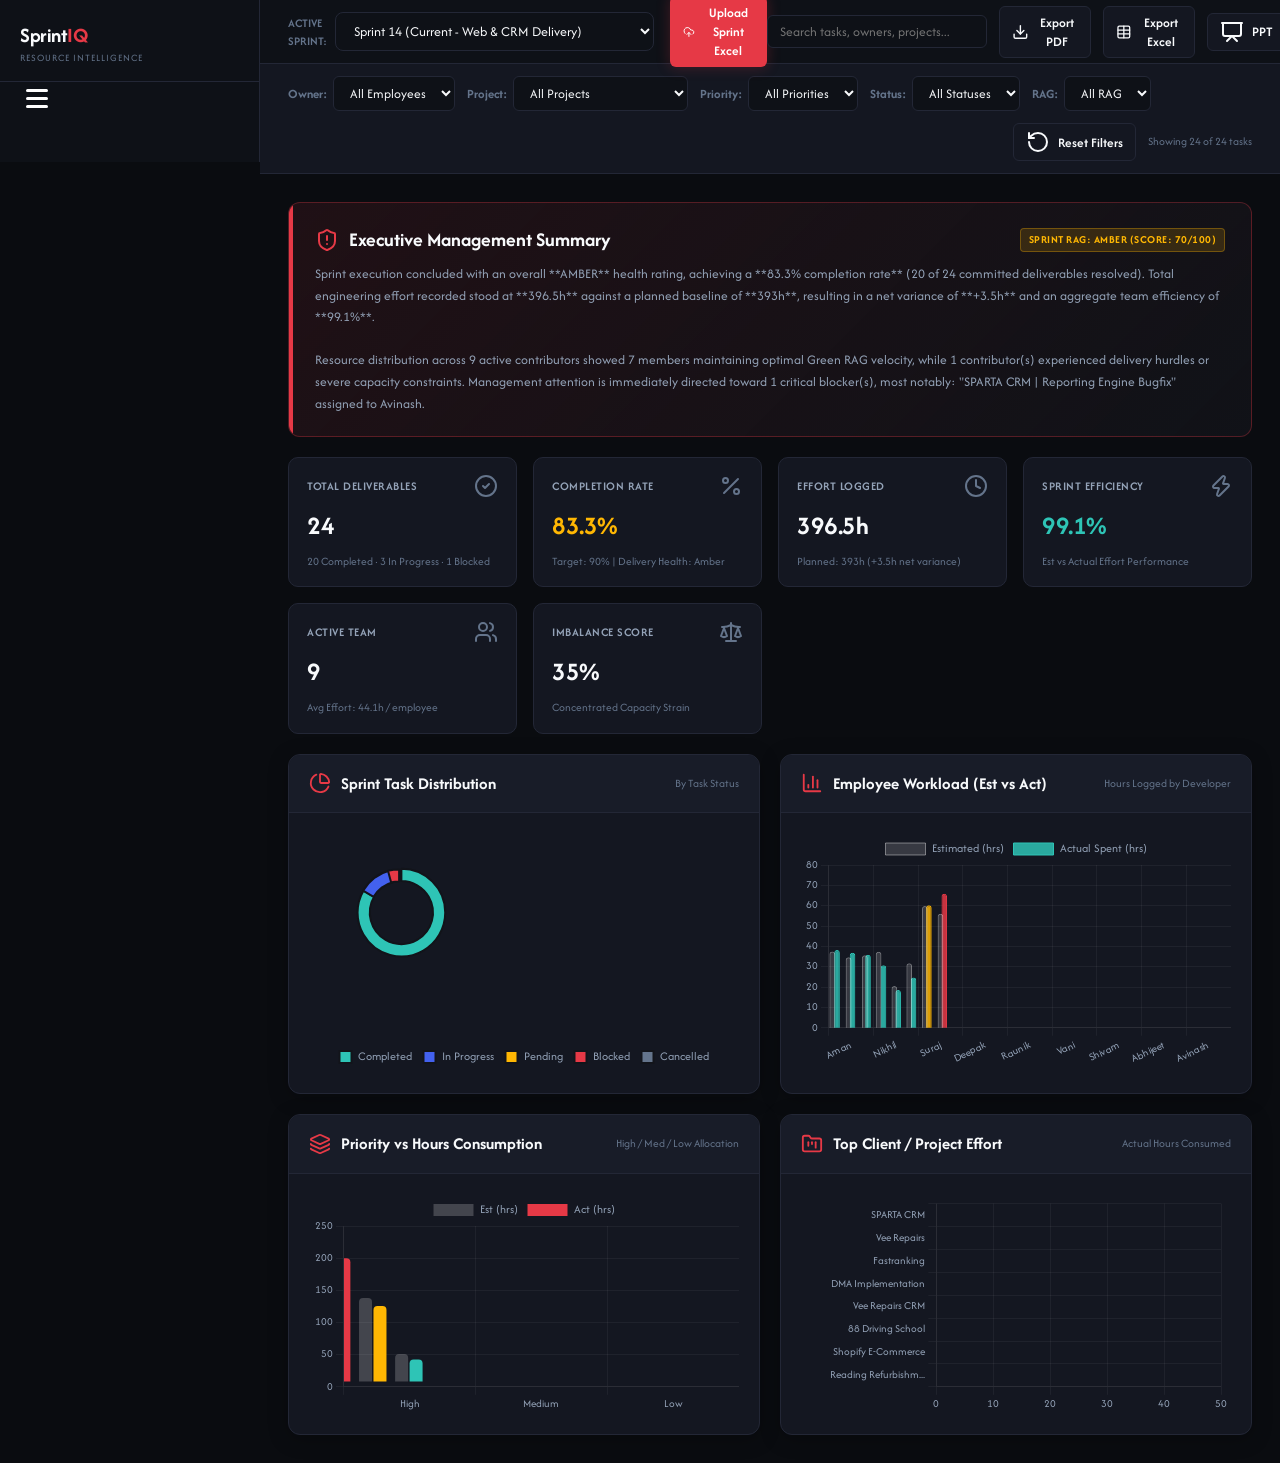
==== dashboard/index.html @ 14673f3e "Project setup" ====
<!DOCTYPE html>
<html lang="en">
<head>
  <meta charset="UTF-8">
  <meta name="viewport" content="width=device-width, initial-scale=1.0">
  <title>SprintIQ | Sprint Retrospective &amp; Resource Intelligence Platform</title>
  
  <!-- Google Fonts: Afacad -->
  <link rel="preconnect" href="https://fonts.googleapis.com">
  <link rel="preconnect" href="https://fonts.gstatic.com" crossorigin>
  <link href="https://fonts.googleapis.com/css2?family=Afacad:wght@400;500;600;700;800&display=swap" rel="stylesheet">
  
  <!-- Stylesheets -->
  <link rel="stylesheet" href="css/theme.css">
  
  <!-- Vendor Libraries -->
  <script src="vendor/xlsx.full.min.js"></script>
  <script src="vendor/chart.umd.min.js"></script>
  <script src="vendor/jspdf.umd.min.js"></script>
  <script src="vendor/pptxgen.bundle.js"></script>
  <script src="vendor/lucide.min.js"></script>
</head>
<body>

  <div class="app-container">
    
    <!-- LEFT SIDEBAR -->
    <aside id="app-sidebar" class="sidebar">
      <div class="sidebar-brand">
        <div>
          <div class="brand-title">Sprint<span>IQ</span></div>
          <div class="brand-subtitle">Resource Intelligence</div>
        </div>
      </div>

      <button class="sidebar-toggle" id="sidebar-toggle" aria-label="Toggle Navigation">
        <span class="bar"></span>
        <span class="bar"></span>
        <span class="bar"></span>
      </button>

      <nav class="sidebar-nav">
        <div class="nav-section-title">Navigation</div>
        
        <a class="nav-link active" data-view="view-overview">
          <i data-lucide="layout-dashboard"></i> Overview
        </a>
        <a class="nav-link" data-view="view-sprint-analysis">
          <i data-lucide="trending-up"></i> Sprint Analysis
        </a>
        <a class="nav-link" data-view="view-employee-rag">
          <i data-lucide="users"></i> Employee RAG
        </a>
        <a class="nav-link" data-view="view-workload">
          <i data-lucide="bar-chart-3"></i> Workload &amp; Capacity
        </a>
        <a class="nav-link" data-view="view-task-analysis">
          <i data-lucide="check-square"></i> Task Analysis
        </a>
        <a class="nav-link" data-view="view-projects">
          <i data-lucide="folder-kanban"></i> Projects / Clients
        </a>
        <a class="nav-link" data-view="view-risks">
          <i data-lucide="alert-triangle"></i> Risks &amp; Blockers
        </a>
        <a class="nav-link" data-view="view-retrospective">
          <i data-lucide="sparkles"></i> Retrospective
        </a>

        <div class="nav-section-title">Management</div>
        
        <a class="nav-link" data-view="view-comparison">
          <i data-lucide="git-compare"></i> Sprint Comparison
        </a>
        <a class="nav-link" data-view="view-reports">
          <i data-lucide="file-text"></i> Reports &amp; Exports
        </a>
        <a class="nav-link" data-view="view-settings">
          <i data-lucide="sliders-horizontal"></i> RAG Settings
        </a>
      </nav>

      <div class="sidebar-footer">
        <div class="sprint-badge-pill">
          <span id="sidebar-sprint-name">Sprint 14 (Active)</span>
          <div class="sprint-status-dot" id="sidebar-status-dot"></div>
        </div>
      </div>
    </aside>

    <!-- MAIN CONTENT -->
    <main class="main-content">
      
      <!-- TOP NAVBAR -->
      <header class="top-navbar">
        <div class="top-left-group">
          <div class="sprint-select-wrapper">
            <span style="font-size: 12px; color: var(--text-muted); font-weight: 600;">ACTIVE SPRINT:</span>
            <select id="active-sprint-select" class="select-control">
              <!-- Dynamically populated -->
            </select>
          </div>
          <button class="btn btn-primary btn-sm" id="btn-open-upload">
            <i data-lucide="upload-cloud"></i> Upload Sprint Excel
          </button>
        </div>

        <div class="top-right-group">
          <div style="position: relative;">
            <input type="text" id="global-search-input" class="filter-input" placeholder="Search tasks, owners, projects..." style="width: 220px;">
          </div>
          <button class="btn btn-secondary btn-sm" id="btn-quick-export-pdf">
            <i data-lucide="download"></i> Export PDF
          </button>
          <button class="btn btn-secondary btn-sm" id="btn-quick-export-excel">
            <i data-lucide="table"></i> Export Excel
          </button>
          <button class="btn btn-secondary btn-sm" id="btn-quick-export-pptx">
            <i data-lucide="presentation"></i> PPT
          </button>
        </div>
      </header>

      <!-- GLOBAL FILTER TOOLBAR -->
      <section class="filter-toolbar">
        <div class="filter-chip-group">
          <span class="filter-label">Owner:</span>
          <select id="filter-owner" class="filter-input">
            <option value="">All Employees</option>
          </select>
        </div>

        <div class="filter-chip-group">
          <span class="filter-label">Project:</span>
          <select id="filter-project" class="filter-input">
            <option value="">All Projects</option>
          </select>
        </div>

        <div class="filter-chip-group">
          <span class="filter-label">Priority:</span>
          <select id="filter-priority" class="filter-input">
            <option value="">All Priorities</option>
            <option value="High">High</option>
            <option value="Medium">Medium</option>
            <option value="Low">Low</option>
          </select>
        </div>

        <div class="filter-chip-group">
          <span class="filter-label">Status:</span>
          <select id="filter-status" class="filter-input">
            <option value="">All Statuses</option>
            <option value="Completed">Completed</option>
            <option value="In Progress">In Progress</option>
            <option value="Pending">Pending</option>
            <option value="Blocked">Blocked</option>
          </select>
        </div>

        <div class="filter-chip-group">
          <span class="filter-label">RAG:</span>
          <select id="filter-rag" class="filter-input">
            <option value="">All RAG</option>
            <option value="GREEN">GREEN</option>
            <option value="AMBER">AMBER</option>
            <option value="RED">RED</option>
          </select>
        </div>

        <button class="btn btn-secondary btn-sm" id="btn-reset-filters" style="margin-left: auto;">
          <i data-lucide="rotate-ccw"></i> Reset Filters
        </button>
        <span id="filtered-count-badge" style="font-size: 11.5px; color: var(--text-muted);">Showing 24 tasks</span>
      </section>

      <!-- PAGE BODY (VIEWS) -->
      <div class="page-body">

        <!-- ================= VIEW 1: OVERVIEW DASHBOARD ================= -->
        <div id="view-overview" class="view-panel">
          
          <!-- Executive Management Banner -->
          <div class="executive-banner">
            <div style="flex: 1;">
              <div style="display: flex; align-items: center; justify-content: space-between; margin-bottom: 8px;">
                <h2 style="font-size: 20px; font-weight: 800; display: flex; align-items: center; gap: 10px;">
                  <i data-lucide="shield-alert" style="color: var(--accent-red); width: 24px; height: 24px;"></i> Executive Management Summary
                </h2>
                <div id="overview-rag-badge" class="banner-badge badge-green">SPRINT RAG: GREEN (Score: 92)</div>
              </div>
              <p id="overview-executive-text" style="font-size: 13.5px; color: var(--text-secondary); line-height: 1.6; white-space: pre-line;">
                Loading executive intelligence summary...
              </p>
            </div>
          </div>

          <!-- Top KPI Cards Grid -->
          <div class="kpi-grid" style="margin-top: 20px;">
            <div class="kpi-card">
              <div class="kpi-header">
                <span class="kpi-label">Total Deliverables</span>
                <i data-lucide="check-circle-2" class="kpi-icon"></i>
              </div>
              <div class="kpi-value" id="kpi-total-tasks">24</div>
              <div class="kpi-subtext" id="kpi-tasks-breakdown">19 Completed · 3 In Progress · 1 Blocked</div>
            </div>

            <div class="kpi-card">
              <div class="kpi-header">
                <span class="kpi-label">Completion Rate</span>
                <i data-lucide="percent" class="kpi-icon"></i>
              </div>
              <div class="kpi-value" id="kpi-completion-pct" style="color: var(--rag-green);">79.2%</div>
              <div class="kpi-subtext" id="kpi-completion-target">Target: 90% | Delivery Health: Amber</div>
            </div>

            <div class="kpi-card">
              <div class="kpi-header">
                <span class="kpi-label">Effort Logged</span>
                <i data-lucide="clock" class="kpi-icon"></i>
              </div>
              <div class="kpi-value" id="kpi-actual-hours">388.5h</div>
              <div class="kpi-subtext" id="kpi-est-hours">Planned: 367.0h (+21.5h net variance)</div>
            </div>

            <div class="kpi-card">
              <div class="kpi-header">
                <span class="kpi-label">Sprint Efficiency</span>
                <i data-lucide="zap" class="kpi-icon"></i>
              </div>
              <div class="kpi-value" id="kpi-efficiency-pct" style="color: var(--rag-amber);">94.5%</div>
              <div class="kpi-subtext">Est vs Actual Effort Performance</div>
            </div>

            <div class="kpi-card">
              <div class="kpi-header">
                <span class="kpi-label">Active Team</span>
                <i data-lucide="users" class="kpi-icon"></i>
              </div>
              <div class="kpi-value" id="kpi-team-size">9</div>
              <div class="kpi-subtext" id="kpi-team-avg">Avg Effort: 43.2h / employee</div>
            </div>

            <div class="kpi-card">
              <div class="kpi-header">
                <span class="kpi-label">Imbalance Score</span>
                <i data-lucide="scale" class="kpi-icon"></i>
              </div>
              <div class="kpi-value" id="kpi-imbalance-score">22%</div>
              <div class="kpi-subtext" id="kpi-imbalance-subtext">Healthy Team Load Distribution</div>
            </div>
          </div>

          <!-- Charts Row 1: Status Donut & Workload Bar -->
          <div class="grid-2" style="margin-top: 20px;">
            <div class="card">
              <div class="card-header">
                <div class="card-title"><i data-lucide="pie-chart"></i> Sprint Task Distribution</div>
                <span style="font-size: 11.5px; color: var(--text-muted);">By Task Status</span>
              </div>
              <div class="card-body" style="height: 280px;">
                <canvas id="chart-overview-status"></canvas>
              </div>
            </div>

            <div class="card">
              <div class="card-header">
                <div class="card-title"><i data-lucide="bar-chart-3"></i> Employee Workload (Est vs Act)</div>
                <span style="font-size: 11.5px; color: var(--text-muted);">Hours Logged by Developer</span>
              </div>
              <div class="card-body" style="height: 280px;">
                <canvas id="chart-overview-workload"></canvas>
              </div>
            </div>
          </div>

          <!-- Charts Row 2: Priority Breakdown & Top Projects -->
          <div class="grid-2" style="margin-top: 20px;">
            <div class="card">
              <div class="card-header">
                <div class="card-title"><i data-lucide="layers"></i> Priority vs Hours Consumption</div>
                <span style="font-size: 11.5px; color: var(--text-muted);">High / Med / Low Allocation</span>
              </div>
              <div class="card-body" style="height: 260px;">
                <canvas id="chart-overview-priority"></canvas>
              </div>
            </div>

            <div class="card">
              <div class="card-header">
                <div class="card-title"><i data-lucide="folder-kanban"></i> Top Client / Project Effort</div>
                <span style="font-size: 11.5px; color: var(--text-muted);">Actual Hours Consumed</span>
              </div>
              <div class="card-body" style="height: 260px;">
                <canvas id="chart-overview-projects"></canvas>
              </div>
            </div>
          </div>

        </div>

        <!-- ================= VIEW 2: SPRINT ANALYSIS ================= -->
        <div id="view-sprint-analysis" class="view-panel" style="display: none;">
          <div class="card">
            <div class="card-header">
              <div class="card-title"><i data-lucide="trending-up"></i> Sprint Execution &amp; Estimation Accuracy Deep-Dive</div>
            </div>
            <div class="card-body">
              <p style="font-size: 13px; color: var(--text-secondary); margin-bottom: 16px;">
                Comprehensive evaluation of delivery velocity, story-point adherence, priority allocation, and variance dynamics.
              </p>
              
              <div class="grid-3">
                <div class="kpi-card">
                  <span class="kpi-label">High Priority Delivered</span>
                  <div class="kpi-value" id="analysis-high-delivered">8 / 10</div>
                  <div class="kpi-subtext">80.0% High Priority Success Rate</div>
                </div>
                <div class="kpi-card">
                  <span class="kpi-label">Overrun Tasks (&gt; 20%)</span>
                  <div class="kpi-value" id="analysis-overrun-count" style="color: var(--accent-red);">4</div>
                  <div class="kpi-subtext">Total Overrun Effort: +34.5h</div>
                </div>
                <div class="kpi-card">
                  <span class="kpi-label">On-Time Tasks</span>
                  <div class="kpi-value" id="analysis-ontime-count" style="color: var(--rag-green);">17</div>
                  <div class="kpi-subtext">Within Planned Estimate Target</div>
                </div>
              </div>

              <div style="margin-top: 24px;">
                <h3 style="font-size: 14px; font-weight: 700; margin-bottom: 12px; color: var(--text-primary);">Priority Breakdown Matrix</h3>
                <div class="data-table-wrapper">
                  <table class="data-table" id="priority-analysis-table">
                    <thead>
                      <tr>
                        <th>Priority</th>
                        <th>Tasks</th>
                        <th>Completed</th>
                        <th>Completion %</th>
                        <th>Est Hours</th>
                        <th>Act Hours</th>
                        <th>Variance (h)</th>
                        <th>Variance %</th>
                      </tr>
                    </thead>
                    <tbody></tbody>
                  </table>
                </div>
              </div>
            </div>
          </div>
        </div>

        <!-- ================= VIEW 3: EMPLOYEE RAG ================= -->
        <div id="view-employee-rag" class="view-panel" style="display: none;">
          
          <div style="display: flex; align-items: center; justify-content: space-between; margin-bottom: 16px;">
            <div>
              <h2 style="font-size: 18px; font-weight: 800; color: var(--text-primary);">Employee Performance &amp; RAG Intelligence</h2>
              <p style="font-size: 12.5px; color: var(--text-secondary);">
                Transparent multi-dimensional evaluation (Delivery, Effort, Priority, Workload, Risk) calibrated without unfair raw-hour bias.
              </p>
            </div>
            <div style="display: flex; gap: 8px;">
              <button class="btn btn-secondary btn-sm" id="btn-toggle-emp-view">
                <i data-lucide="layout-grid"></i> Toggle Cards / Table
              </button>
            </div>
          </div>

          <!-- Employee Cards Grid -->
          <div id="emp-cards-container" class="employee-card-grid"></div>

          <!-- Employee Full Matrix Table -->
          <div id="emp-table-container" class="card" style="margin-top: 20px; display: none;">
            <div class="card-header">
              <div class="card-title"><i data-lucide="table"></i> Detailed Employee RAG Matrix</div>
            </div>
            <div class="card-body data-table-wrapper">
              <table class="data-table" id="emp-matrix-table">
                <thead>
                  <tr>
                    <th>Employee</th>
                    <th>RAG</th>
                    <th>Score</th>
                    <th>Assigned</th>
                    <th>Done</th>
                    <th>Prog / Blk</th>
                    <th>Completion %</th>
                    <th>Est (h)</th>
                    <th>Act (h)</th>
                    <th>Var (h)</th>
                    <th>Eff %</th>
                    <th>Workload</th>
                    <th>Action</th>
                  </tr>
                </thead>
                <tbody></tbody>
              </table>
            </div>
          </div>

        </div>

        <!-- ================= VIEW 4: WORKLOAD & CAPACITY ================= -->
        <div id="view-workload" class="view-panel" style="display: none;">
          
          <div class="kpi-grid" style="margin-bottom: 20px;">
            <div class="kpi-card">
              <span class="kpi-label">Team Total Logged</span>
              <div class="kpi-value" id="wl-total-hours">388.5h</div>
              <div class="kpi-subtext">Aggregate Sprint Capacity</div>
            </div>
            <div class="kpi-card">
              <span class="kpi-label">Team Average Hours</span>
              <div class="kpi-value" id="wl-avg-hours">43.2h</div>
              <div class="kpi-subtext">Baseline per Developer</div>
            </div>
            <div class="kpi-card">
              <span class="kpi-label">Peak Workload</span>
              <div class="kpi-value" id="wl-max-hours" style="color: var(--accent-red);">72.5h</div>
              <div class="kpi-subtext" id="wl-max-owner">Max: Avinash</div>
            </div>
            <div class="kpi-card">
              <span class="kpi-label">Workload Imbalance</span>
              <div class="kpi-value" id="wl-imbalance-pct">22%</div>
              <div class="kpi-subtext">Std Dev / Mean Ratio</div>
            </div>
          </div>

          <div class="grid-3" style="margin-bottom: 20px;">
            <div class="card" style="border-left: 3px solid var(--rag-amber);">
              <div class="card-header">
                <div class="card-title" style="font-size: 13.5px;"><i data-lucide="trending-down"></i> Underloaded (&lt; 70% Avg)</div>
              </div>
              <div class="card-body" id="wl-underloaded-list" style="font-size: 13px; display: flex; flex-direction: column; gap: 8px;"></div>
            </div>

            <div class="card" style="border-left: 3px solid var(--rag-green);">
              <div class="card-header">
                <div class="card-title" style="font-size: 13.5px;"><i data-lucide="check"></i> Balanced (70% - 130%)</div>
              </div>
              <div class="card-body" id="wl-balanced-list" style="font-size: 13px; display: flex; flex-direction: column; gap: 8px;"></div>
            </div>

            <div class="card" style="border-left: 3px solid var(--accent-red);">
              <div class="card-header">
                <div class="card-title" style="font-size: 13.5px;"><i data-lucide="alert-circle"></i> Overloaded (&gt; 130% Avg)</div>
              </div>
              <div class="card-body" id="wl-overloaded-list" style="font-size: 13px; display: flex; flex-direction: column; gap: 8px;"></div>
            </div>
          </div>

          <div class="card">
            <div class="card-header">
              <div class="card-title"><i data-lucide="bar-chart-2"></i> Employee Capacity &amp; Hours Logged</div>
            </div>
            <div class="card-body" style="height: 320px;">
              <canvas id="chart-workload-detailed"></canvas>
            </div>
          </div>

        </div>

        <!-- ================= VIEW 5: TASK ANALYSIS ================= -->
        <div id="view-task-analysis" class="view-panel" style="display: none;">
          <div class="card">
            <div class="card-header">
              <div class="card-title"><i data-lucide="list-checks"></i> Complete Sprint Task &amp; Variance Register</div>
              <span id="task-table-count" style="font-size: 12px; color: var(--text-muted);">24 tasks</span>
            </div>
            <div class="card-body">
              <div class="data-table-wrapper">
                <table class="data-table" id="task-analysis-table">
                  <thead>
                    <tr>
                      <th>#</th>
                      <th>Task / Deliverable</th>
                      <th>Priority</th>
                      <th>Owner</th>
                      <th>Est (h)</th>
                      <th>Act (h)</th>
                      <th>Variance (h)</th>
                      <th>Variance %</th>
                      <th>Status</th>
                      <th>Risk State</th>
                    </tr>
                  </thead>
                  <tbody></tbody>
                </table>
              </div>
              <div class="pagination-bar" id="task-pagination-bar" style="display: none;">
                <span id="task-pagination-info" style="font-size: 13px; color: var(--text-secondary);">Page 1 of 3</span>
                <div style="display: flex; gap: 8px;">
                  <button class="btn btn-secondary btn-sm" id="btn-task-prev" disabled>
                    <i data-lucide="chevron-left"></i> Previous
                  </button>
                  <button class="btn btn-secondary btn-sm" id="btn-task-next" disabled>
                    Next <i data-lucide="chevron-right"></i>
                  </button>
                </div>
              </div>
            </div>
          </div>
        </div>

        <!-- ================= VIEW 6: PROJECTS / CLIENTS ================= -->
        <div id="view-projects" class="view-panel" style="display: none;">
          <div class="card">
            <div class="card-header">
              <div class="card-title"><i data-lucide="folder-kanban"></i> Client Accounts &amp; Project Resource Consumption</div>
            </div>
            <div class="card-body data-table-wrapper">
              <table class="data-table" id="projects-table">
                <thead>
                  <tr>
                    <th>Project / Client Name</th>
                    <th>Tasks</th>
                    <th>Done</th>
                    <th>Completion %</th>
                    <th>Est (h)</th>
                    <th>Act (h)</th>
                    <th>Variance (h)</th>
                    <th>RAG</th>
                    <th>Assigned Team</th>
                  </tr>
                </thead>
                <tbody></tbody>
              </table>
            </div>
            <div class="pagination-bar" id="project-pagination-bar" style="display: none;">
              <span id="project-pagination-info" style="font-size: 13px; color: var(--text-secondary);">Page 1 of 1</span>
              <div style="display: flex; gap: 8px;">
                <button class="btn btn-secondary btn-sm" id="btn-project-prev" disabled>
                  <i data-lucide="chevron-left"></i> Previous
                </button>
                <button class="btn btn-secondary btn-sm" id="btn-project-next" disabled>
                  Next <i data-lucide="chevron-right"></i>
                </button>
              </div>
            </div>
          </div>
        </div>

        <!-- ================= VIEW 7: RISKS & BLOCKERS ================= -->
        <div id="view-risks" class="view-panel" style="display: none;">
          <div class="card">
            <div class="card-header">
              <div class="card-title"><i data-lucide="shield-alert"></i> Sprint Risk Register &amp; Active Blockers</div>
            </div>
            <div class="card-body data-table-wrapper">
              <table class="data-table" id="risks-table">
                <thead>
                  <tr>
                    <th>Risk ID</th>
                    <th>Type</th>
                    <th>Task / Resource</th>
                    <th>Owner</th>
                    <th>Priority</th>
                    <th>Impact</th>
                    <th>Severity</th>
                    <th>RAG</th>
                    <th>Recommended Mitigation Action</th>
                  </tr>
                </thead>
                <tbody></tbody>
              </table>
            </div>
          </div>
        </div>

        <!-- ================= VIEW 8: RETROSPECTIVE ================= -->
        <div id="view-retrospective" class="view-panel" style="display: none;">
          <div class="card">
            <div class="card-header">
              <div class="card-title"><i data-lucide="sparkles"></i> AI-Generated Sprint Retrospective</div>
              <div style="display: flex; gap: 8px;">
                <button class="btn btn-secondary btn-sm" id="btn-copy-retro">
                  <i data-lucide="copy"></i> Copy Retrospective
                </button>
              </div>
            </div>
            <div class="card-body" style="display: flex; flex-direction: column; gap: 20px;">
              
              <!-- Section 1: Executive Summary -->
              <div class="retro-box">
                <h3 style="font-size: 15px; font-weight: 700; color: var(--text-primary); display: flex; align-items: center; gap: 8px;">
                  <i data-lucide="file-text" style="color: var(--accent-red);"></i> 1. Executive Summary
                </h3>
                <p id="retro-summary-text" style="font-size: 13.5px; color: var(--text-secondary); line-height: 1.6; white-space: pre-line;"></p>
              </div>

              <!-- Section 2: What Went Well & What Didn't -->
              <div class="grid-2">
                <div class="retro-box" style="border-top: 3px solid var(--rag-green);">
                  <h3 style="font-size: 14.5px; font-weight: 700; color: var(--rag-green); display: flex; align-items: center; gap: 8px;">
                    <i data-lucide="thumbs-up"></i> What Went Well
                  </h3>
                  <ul class="retro-list" id="retro-went-well-list"></ul>
                </div>

                <div class="retro-box" style="border-top: 3px solid var(--accent-red);">
                  <h3 style="font-size: 14.5px; font-weight: 700; color: var(--accent-red); display: flex; align-items: center; gap: 8px;">
                    <i data-lucide="thumbs-down"></i> What Did Not Go Well &amp; Bottlenecks
                  </h3>
                  <ul class="retro-list" id="retro-not-well-list"></ul>
                </div>
              </div>

              <!-- Section 3: Key Achievements & Recommendations -->
              <div class="grid-2">
                <div class="retro-box">
                  <h3 style="font-size: 14.5px; font-weight: 700; color: var(--text-primary); display: flex; align-items: center; gap: 8px;">
                    <i data-lucide="award" style="color: var(--rag-amber);"></i> Key Sprint Achievements
                  </h3>
                  <ul class="retro-list" id="retro-achievements-list"></ul>
                </div>

                <div class="retro-box">
                  <h3 style="font-size: 14.5px; font-weight: 700; color: var(--text-primary); display: flex; align-items: center; gap: 8px;">
                    <i data-lucide="lightbulb" style="color: var(--accent-red);"></i> Recommended Process Improvements
                  </h3>
                  <ul class="retro-list" id="retro-recommendations-list"></ul>
                </div>
              </div>

              <!-- Section 4: Next Sprint Action Items -->
              <div class="retro-box">
                <h3 style="font-size: 15px; font-weight: 700; color: var(--text-primary); display: flex; align-items: center; gap: 8px;">
                  <i data-lucide="list-todo" style="color: var(--accent-red);"></i> Next Sprint Action Items
                </h3>
                <div class="data-table-wrapper" style="margin-top: 10px;">
                  <table class="data-table" id="retro-actions-table">
                    <thead>
                      <tr>
                        <th>Action Item</th>
                        <th>Owner</th>
                        <th>Priority</th>
                        <th>Expected Outcome</th>
                      </tr>
                    </thead>
                    <tbody></tbody>
                  </table>
                </div>
              </div>

            </div>
          </div>
        </div>

        <!-- ================= VIEW 9: SPRINT COMPARISON ================= -->
        <div id="view-comparison" class="view-panel" style="display: none;">
          <div class="card">
            <div class="card-header">
              <div class="card-title"><i data-lucide="git-compare"></i> Sprint-over-Sprint Trend &amp; Performance Comparison</div>
            </div>
            <div class="card-body">
              <p style="font-size: 13px; color: var(--text-secondary); margin-bottom: 20px;">
                Evaluate multi-sprint progress across completion velocity, hours spent, and team efficiency trends.
              </p>

              <div style="height: 320px; margin-bottom: 24px;">
                <canvas id="chart-sprint-trend"></canvas>
              </div>

              <div class="data-table-wrapper">
                <table class="data-table" id="comparison-matrix-table">
                  <thead>
                    <tr>
                      <th>Sprint</th>
                      <th>Dates</th>
                      <th>Status</th>
                      <th>RAG</th>
                      <th>Tasks</th>
                      <th>Completion %</th>
                      <th>Est (h)</th>
                      <th>Act (h)</th>
                      <th>Variance</th>
                      <th>Efficiency %</th>
                    </tr>
                  </thead>
                  <tbody></tbody>
                </table>
              </div>
            </div>
          </div>
        </div>

        <!-- ================= VIEW 10: REPORTS & EXPORTS ================= -->
        <div id="view-reports" class="view-panel" style="display: none;">
          <div class="grid-2">
            
            <!-- Report Settings & Metadata -->
            <div class="card">
              <div class="card-header">
                <div class="card-title"><i data-lucide="settings-2"></i> Report Customizer &amp; Metadata</div>
              </div>
              <div class="card-body" style="display: flex; flex-direction: column; gap: 14px;">
                <div>
                  <label class="filter-label" style="display: block; margin-bottom: 4px;">Company / Organization Name</label>
                  <input type="text" id="report-meta-company" class="filter-input" style="width: 100%;" value="Software &amp; Web Development PMO">
                </div>
                <div>
                  <label class="filter-label" style="display: block; margin-bottom: 4px;">Department</label>
                  <input type="text" id="report-meta-dept" class="filter-input" style="width: 100%;" value="Digital Delivery &amp; Engineering">
                </div>
                <div>
                  <label class="filter-label" style="display: block; margin-bottom: 4px;">Prepared By</label>
                  <input type="text" id="report-meta-author" class="filter-input" style="width: 100%;" value="Lead Project Manager">
                </div>
                <div>
                  <label class="filter-label" style="display: block; margin-bottom: 4px;">Report Title</label>
                  <input type="text" id="report-meta-title" class="filter-input" style="width: 100%;" value="Executive Sprint Retrospective &amp; RAG Report">
                </div>

                <div style="margin-top: 10px; display: flex; flex-direction: column; gap: 10px;">
                  <button class="btn btn-primary" id="btn-generate-pdf-full">
                    <i data-lucide="file-down"></i> Download Management PDF Report
                  </button>
                  <button class="btn btn-secondary" id="btn-generate-excel-full">
                    <i data-lucide="table"></i> Download Multi-Sheet Excel (.xlsx)
                  </button>
                  <button class="btn btn-secondary" id="btn-generate-pptx-full">
                    <i data-lucide="presentation"></i> Download PowerPoint Presentation (.pptx)
                  </button>
                </div>
              </div>
            </div>

            <!-- Report Live Preview Summary -->
            <div class="card">
              <div class="card-header">
                <div class="card-title"><i data-lucide="eye"></i> Report Structure Preview</div>
              </div>
              <div class="card-body" style="font-size: 13px; color: var(--text-secondary); display: flex; flex-direction: column; gap: 10px;">
                <div style="padding: 10px; background: var(--bg-input); border-radius: 6px;">
                  <strong>Included Sections:</strong>
                  <ul style="margin-top: 6px; padding-left: 20px; line-height: 1.6;">
                    <li>1. Executive Management Summary &amp; Health Gauge</li>
                    <li>2. Sprint Key Performance Indicators (KPIs)</li>
                    <li>3. Employee-Wise RAG &amp; Performance Scores</li>
                    <li>4. Workload Imbalance &amp; Capacity Distribution</li>
                    <li>5. Client &amp; Project Resource Consumption</li>
                    <li>6. Sprint Risk Register &amp; High-Priority Blocker Triage</li>
                    <li>7. Retrospective: What Went Well &amp; What Did Not</li>
                    <li>8. Action Items &amp; Next Sprint Recommendations</li>
                  </ul>
                </div>
              </div>
            </div>

          </div>
        </div>

        <!-- ================= VIEW 11: SETTINGS ================= -->
        <div id="view-settings" class="view-panel" style="display: none;">
          <div class="card">
            <div class="card-header">
              <div class="card-title"><i data-lucide="sliders"></i> RAG &amp; Workload Threshold Configuration</div>
              <button class="btn btn-secondary btn-sm" id="btn-reset-settings">
                <i data-lucide="rotate-ccw"></i> Reset Defaults
              </button>
            </div>
            <div class="card-body" style="display: flex; flex-direction: column; gap: 20px;">
              
              <!-- Scoring Weights -->
              <div>
                <h3 style="font-size: 14px; font-weight: 700; color: var(--text-primary); margin-bottom: 10px;">
                  Employee Scoring Dimension Weights (Must Sum to 100%)
                </h3>
                <div class="grid-3">
                  <div>
                    <label class="filter-label">Delivery Weight (%)</label>
                    <input type="number" id="weight-delivery" class="filter-input" style="width: 100%;" value="30">
                  </div>
                  <div>
                    <label class="filter-label">Effort / Variance Weight (%)</label>
                    <input type="number" id="weight-effort" class="filter-input" style="width: 100%;" value="25">
                  </div>
                  <div>
                    <label class="filter-label">Priority Weight (%)</label>
                    <input type="number" id="weight-priority" class="filter-input" style="width: 100%;" value="20">
                  </div>
                  <div>
                    <label class="filter-label">Workload Balance Weight (%)</label>
                    <input type="number" id="weight-workload" class="filter-input" style="width: 100%;" value="15">
                  </div>
                  <div>
                    <label class="filter-label">Risk Deduction Weight (%)</label>
                    <input type="number" id="weight-risk" class="filter-input" style="width: 100%;" value="10">
                  </div>
                </div>
              </div>

              <!-- RAG Score Thresholds -->
              <div style="border-top: 1px solid var(--border-subtle); padding-top: 16px;">
                <h3 style="font-size: 14px; font-weight: 700; color: var(--text-primary); margin-bottom: 10px;">
                  RAG Classification Thresholds (Score 0 - 100)
                </h3>
                <div class="grid-2">
                  <div>
                    <label class="filter-label">Green Minimum Score</label>
                    <input type="number" id="rag-green-min" class="filter-input" style="width: 100%;" value="85">
                  </div>
                  <div>
                    <label class="filter-label">Amber Minimum Score</label>
                    <input type="number" id="rag-amber-min" class="filter-input" style="width: 100%;" value="65">
                  </div>
                </div>
              </div>

              <div style="display: flex; justify-content: flex-end;">
                <button class="btn btn-primary" id="btn-save-settings">
                  <i data-lucide="save"></i> Save Configuration
                </button>
              </div>

            </div>
          </div>
        </div>

      </div>
    </main>
  </div>

  <!-- ================= UPLOAD SPRINT MODAL ================= -->
  <div class="modal-overlay" id="modal-upload">
    <div class="modal-box" style="max-width: 750px;">
      <div class="modal-header">
        <div class="modal-title" style="display: flex; align-items: center; gap: 8px;">
          <i data-lucide="upload-cloud" style="color: var(--accent-red);"></i> Import Sprint Excel / CSV
        </div>
        <button class="modal-close" id="modal-upload-close">&times;</button>
      </div>
      <div class="modal-body">
        
        <!-- Dropzone -->
        <div class="dropzone" id="upload-dropzone">
          <i data-lucide="file-spreadsheet" class="dropzone-icon"></i>
          <div>
            <strong style="font-size: 15px; color: var(--text-primary);">Drag &amp; Drop Sprint File (.xlsx, .xls, .csv)</strong>
            <p style="font-size: 12.5px; color: var(--text-muted); margin-top: 4px;">or click to browse from your computer</p>
          </div>
          <input type="file" id="upload-file-input" accept=".xlsx,.xls,.csv" style="display: none;">
        </div>

        <!-- Detected Mapping & Configuration (Hidden until file selected) -->
        <div id="upload-mapping-section" style="display: none; flex-direction: column; gap: 14px;">
          <div style="display: flex; align-items: center; justify-content: space-between;">
            <strong style="font-size: 13.5px; color: var(--text-primary);">Column Auto-Mapping &amp; Verification</strong>
            <span id="upload-file-name" style="font-size: 12px; color: var(--text-muted);">file.xlsx</span>
          </div>

          <div class="grid-3" style="gap: 10px;">
            <div>
              <label class="filter-label">Task / Item Name *</label>
              <select id="map-col-item" class="select-control" style="width: 100%;"></select>
            </div>
            <div>
              <label class="filter-label">Owner / Assignee *</label>
              <select id="map-col-owner" class="select-control" style="width: 100%;"></select>
            </div>
            <div>
              <label class="filter-label">Priority</label>
              <select id="map-col-priority" class="select-control" style="width: 100%;"></select>
            </div>
            <div>
              <label class="filter-label">Estimated Hours (hrs)</label>
              <select id="map-col-est" class="select-control" style="width: 100%;"></select>
            </div>
            <div>
              <label class="filter-label">Actual Hours (hrs)</label>
              <select id="map-col-act" class="select-control" style="width: 100%;"></select>
            </div>
            <div>
              <label class="filter-label">Status</label>
              <select id="map-col-status" class="select-control" style="width: 100%;"></select>
            </div>
          </div>

          <!-- Validation Feedback Box -->
          <div id="upload-validation-box" style="padding: 12px 14px; background: var(--bg-input); border-radius: 8px; font-size: 12.5px; color: var(--text-secondary);">
            Checking data integrity...
          </div>
        </div>

      </div>
      <div class="modal-footer">
        <button class="btn btn-secondary" id="modal-upload-cancel">Cancel</button>
        <button class="btn btn-primary" id="modal-upload-confirm" disabled>
          <i data-lucide="check"></i> Confirm &amp; Analyze Sprint
        </button>
      </div>
    </div>
  </div>

  <!-- ================= EMPLOYEE DRILL-DOWN MODAL ================= -->
  <div class="modal-overlay" id="modal-employee-detail">
    <div class="modal-box" style="max-width: 850px;">
      <div class="modal-header">
        <div class="modal-title" id="modal-emp-name" style="display: flex; align-items: center; gap: 10px;">
          Employee Intelligence Detail
        </div>
        <button class="modal-close" id="modal-emp-close">&times;</button>
      </div>
      <div class="modal-body">
        
        <!-- Employee Top Header -->
        <div style="display: flex; align-items: center; justify-content: space-between; background: var(--bg-card-header); padding: 16px; border-radius: 10px; border: 1px solid var(--border-subtle);">
          <div>
            <div id="modal-emp-rag-pill" class="banner-badge badge-green">GREEN (Score: 92)</div>
            <div id="modal-emp-workload-tag" style="font-size: 12px; color: var(--text-muted); margin-top: 6px;">Balanced Workload · 43.2h Logged</div>
          </div>
          <div style="display: flex; gap: 20px; text-align: right;">
            <div>
              <div style="font-size: 11px; color: var(--text-muted);">TASKS</div>
              <div id="modal-emp-tasks-stat" style="font-size: 18px; font-weight: 800;">6 / 6</div>
            </div>
            <div>
              <div style="font-size: 11px; color: var(--text-muted);">EFFICIENCY</div>
              <div id="modal-emp-eff-stat" style="font-size: 18px; font-weight: 800; color: var(--rag-green);">108%</div>
            </div>
            <div>
              <div style="font-size: 11px; color: var(--text-muted);">VARIANCE</div>
              <div id="modal-emp-var-stat" style="font-size: 18px; font-weight: 800;">-3.5h</div>
            </div>
          </div>
        </div>

        <!-- AI Observations -->
        <div class="retro-box">
          <strong style="font-size: 13.5px; color: var(--text-primary); display: flex; align-items: center; gap: 6px;">
            <i data-lucide="sparkles" style="color: var(--accent-red);"></i> AI Management Observation
          </strong>
          <p id="modal-emp-observation" style="font-size: 13px; color: var(--text-secondary); line-height: 1.5;"></p>
          <div style="font-size: 12.5px; color: var(--rag-green); margin-top: 4px;">
            <strong>Recommended Action:</strong> <span id="modal-emp-recommendation" style="color: var(--text-secondary);"></span>
          </div>
        </div>

        <!-- Employee Tasks Chart -->
        <div style="height: 220px;">
          <canvas id="chart-employee-tasks"></canvas>
        </div>

        <!-- Assigned Tasks Table -->
        <div>
          <h4 style="font-size: 13.5px; font-weight: 700; margin-bottom: 8px;">Assigned Sprint Tasks</h4>
          <div class="data-table-wrapper">
            <table class="data-table" id="modal-emp-tasks-table">
              <thead>
                <tr>
                  <th>Task</th>
                  <th>Priority</th>
                  <th>Est (h)</th>
                  <th>Act (h)</th>
                  <th>Variance</th>
                  <th>Status</th>
                </tr>
              </thead>
              <tbody></tbody>
            </table>
          </div>
        </div>

      </div>
      <div class="modal-footer">
        <button class="btn btn-secondary" id="modal-emp-close-btn">Close</button>
      </div>
    </div>
  </div>

  <!-- Toast Container -->
  <div class="toast-container" id="toast-container"></div>

  <!-- Application Logic Scripts -->
  <script src="js/config.js"></script>
  <script src="js/sample_data.js"></script>
  <script src="js/parser.js"></script>
  <script src="js/analytics.js"></script>
  <script src="js/charts.js"></script>
  <script src="js/exports.js"></script>
  <script src="js/app.js"></script>

</body>
</html>
---- dashboard/css/theme.css ----
/**
 * SprintIQ - Enterprise Red + Black + Dark Graphite Theme
 */

:root {
  --bg-main: #0a0c10;
  --bg-sidebar: #0e1117;
  --bg-card: #141721;
  --bg-card-hover: #1b202e;
  --bg-card-header: #181c28;
  --bg-input: #0e1117;
  
  --border-subtle: #232736;
  --border-highlight: #343a4e;
  
  --text-primary: #f8fafc;
  --text-secondary: #94a3b8;
  --text-muted: #64748b;
  
  --accent-red: #e63946;
  --accent-red-hover: #ff4d6d;
  --accent-red-glow: rgba(230, 57, 70, 0.25);
  --accent-red-bg: rgba(230, 57, 70, 0.12);
  
  --rag-green: #2ec4b6;
  --rag-green-bg: rgba(46, 196, 182, 0.15);
  --rag-amber: #ffb703;
  --rag-amber-bg: rgba(255, 183, 3, 0.15);
  --rag-red: #e63946;
  --rag-red-bg: rgba(230, 57, 70, 0.15);
  
  --font-main: 'Afacad', system-ui, -apple-system, BlinkMacSystemFont, 'Segoe UI', Roboto, sans-serif;
}

* {
  box-sizing: border-box;
  margin: 0;
  padding: 0;
}

body {
  background-color: var(--bg-main);
  color: var(--text-primary);
  font-family: var(--font-main);
  line-height: 1.5;
  -webkit-font-smoothing: antialiased;
  min-height: 100vh;
  display: flex;
  flex-direction: column;
  overflow-x: hidden;
}

/* Force Afacad on all native form controls which don't always inherit */
button, input, select, textarea,
.btn, .select-control, .filter-input, .filter-label, .nav-link, .nav-section-title {
  font-family: var(--font-main);
}

/* Scrollbar */
::-webkit-scrollbar {
  width: 7px;
  height: 7px;
}
::-webkit-scrollbar-track {
  background: var(--bg-main);
}
::-webkit-scrollbar-thumb {
  background: var(--border-highlight);
  border-radius: 4px;
}
::-webkit-scrollbar-thumb:hover {
  background: var(--accent-red);
}

/* Layout Containers */
.app-container {
  display: flex;
  min-height: 100vh;
  width: 100%;
}

.sidebar {
  position: fixed;
  top: 0;
  left: 0;
  width: 260px;
  height: auto;
  min-height: 140px;
  max-height: 100vh;
  background-color: var(--bg-sidebar);
  border-right: 1px solid var(--border-subtle);
  display: flex;
  flex-direction: column;
  z-index: 100;
  overflow: hidden;
}

.sidebar-toggle {
  position: relative;
  align-self: flex-start;
  margin: 0 20px 16px;
  width: 34px;
  height: 34px;
  display: flex;
  flex-direction: column;
  justify-content: center;
  align-items: center;
  gap: 5px;
  background: transparent;
  border: none;
  cursor: pointer;
  outline: none;
  padding: 0;
}

.sidebar-toggle .bar {
  display: block;
  width: 22px;
  height: 3px;
  background: #ffffff;
  border-radius: 2px;
  transition: transform 0.35s ease, opacity 0.25s ease;
  transform-origin: center;
}

.sidebar.open .sidebar-toggle .bar:nth-child(1) {
  transform: translateY(8px) rotate(45deg);
}

.sidebar.open .sidebar-toggle .bar:nth-child(2) {
  opacity: 0;
}

.sidebar.open .sidebar-toggle .bar:nth-child(3) {
  transform: translateY(-8px) rotate(-45deg);
}

.sidebar-brand {
  padding: 20px 20px 16px;
  display: flex;
  align-items: center;
  gap: 12px;
  border-bottom: 1px solid var(--border-subtle);
}

.brand-icon {
  width: 42px;
  height: 42px;
  background: transparent;
  display: flex;
  align-items: center;
  justify-content: center;
  color: #fff;
}

.brand-icon img,
.brand-icon svg {
  width: 100%;
  height: 100%;
  display: block;
}

.brand-title {
  font-size: 21px;
  font-weight: 800;
  letter-spacing: -0.5px;
  color: var(--text-primary);
}

.brand-title span {
  color: var(--accent-red);
}

.brand-subtitle {
  font-size: 10px;
  text-transform: uppercase;
  letter-spacing: 1px;
  color: var(--text-muted);
  margin-top: -2px;
}

.sidebar-nav {
  flex: 1 1 auto;
  display: flex;
  flex-direction: column;
  gap: 4px;
  padding: 12px 12px 18px;
  overflow-y: auto;
  max-height: 0;
  opacity: 0;
  pointer-events: none;
  transition: max-height 0.45s ease, opacity 0.3s ease;
}

.sidebar.open .sidebar-nav {
  max-height: calc(100vh - 180px);
  opacity: 1;
  pointer-events: auto;
}

.nav-section-title {
  font-size: 10.5px;
  text-transform: uppercase;
  letter-spacing: 1.2px;
  color: var(--text-muted);
  padding: 12px 14px 6px;
  font-weight: 700;
}

.nav-link {
  display: flex;
  align-items: center;
  gap: 12px;
  padding: 11px 16px;
  border-radius: 8px;
  color: var(--text-secondary);
  text-decoration: none;
  font-size: 15.5px;
  font-weight: 600;
  cursor: pointer;
  opacity: 0.4;
  transform: translateY(10px);
  transition: background-color 0.18s ease, color 0.18s ease, opacity 0.3s ease, transform 0.3s ease;
  transition-delay: 0s, 0s, 0s, 0s;
}

.sidebar.open .nav-link {
  opacity: 1;
  transform: translateY(0);
  transition-delay: 0s, 0s, 0s, calc(var(--i, 0) * 45ms);
}

.nav-link:hover {
  background-color: var(--bg-card);
  color: var(--text-primary);
}

.nav-link.active {
  background-color: var(--accent-red-bg);
  color: var(--accent-red);
  font-weight: 700;
  border-left: 3px solid var(--accent-red);
}

.nav-link svg {
  width: 18px;
  height: 18px;
  stroke-width: 2;
}

.sidebar-footer {
  border-top: 0 solid var(--border-subtle);
  padding: 0 16px;
  background-color: rgba(0, 0, 0, 0.2);
  max-height: 0;
  opacity: 0;
  overflow: hidden;
  transition: max-height 0.4s ease, opacity 0.3s ease, padding 0.4s ease, border-width 0.4s ease;
}

.sidebar.open .sidebar-footer {
  border-top: 1px solid var(--border-subtle);
  padding: 16px;
  max-height: 120px;
  opacity: 1;
}

.sprint-badge-pill {
  display: flex;
  align-items: center;
  justify-content: space-between;
  padding: 8px 12px;
  background: var(--bg-card);
  border: 1px solid var(--border-subtle);
  border-radius: 8px;
  font-size: 12px;
  color: var(--text-secondary);
}

.sprint-status-dot {
  width: 8px;
  height: 8px;
  border-radius: 50%;
  background-color: var(--rag-green);
  box-shadow: 0 0 8px var(--rag-green);
}

/* Main Content Area */
.main-content {
  flex: 1;
  display: flex;
  flex-direction: column;
  min-width: 0;
  margin-left: 260px;
  overflow-y: auto;
}

/* Top Navbar */
.top-navbar {
  height: 64px;
  background-color: var(--bg-sidebar);
  border-bottom: 1px solid var(--border-subtle);
  padding: 0 28px;
  display: flex;
  align-items: center;
  justify-content: space-between;
  position: sticky;
  top: 0;
  z-index: 90;
}

.top-left-group {
  display: flex;
  align-items: center;
  gap: 16px;
}

.sprint-select-wrapper {
  display: flex;
  align-items: center;
  gap: 8px;
}

.select-control {
  background-color: var(--bg-input);
  border: 1px solid var(--border-subtle);
  color: var(--text-primary);
  padding: 8px 14px;
  border-radius: 8px;
  font-size: 14px;
  outline: none;
  cursor: pointer;
  transition: border-color 0.15s;
}

.select-control:focus {
  border-color: var(--accent-red);
}

.top-right-group {
  display: flex;
  align-items: center;
  gap: 12px;
}

/* Buttons */
.btn {
  display: inline-flex;
  align-items: center;
  gap: 8px;
  padding: 9px 18px;
  border-radius: 8px;
  font-size: 14.5px;
  font-weight: 600;
  cursor: pointer;
  transition: all 0.18s ease;
  border: 1px solid transparent;
  text-decoration: none;
  outline: none;
}

.btn-primary {
  background-color: var(--accent-red);
  color: #ffffff;
  box-shadow: 0 0 14px var(--accent-red-glow);
}

.btn-primary:hover {
  background-color: var(--accent-red-hover);
  box-shadow: 0 0 20px var(--accent-red-glow);
}

.btn-secondary {
  background-color: var(--bg-card);
  border-color: var(--border-subtle);
  color: var(--text-primary);
}

.btn-secondary:hover {
  background-color: var(--bg-card-hover);
  border-color: var(--border-highlight);
}

.btn-outline {
  background: transparent;
  border-color: var(--accent-red);
  color: var(--accent-red);
}

.btn-outline:hover {
  background: var(--accent-red-bg);
}

.btn-sm {
  padding: 6px 12px;
  font-size: 13.5px;
  border-radius: 6px;
}

/* Global Filter Toolbar */
.filter-toolbar {
  background: var(--bg-card);
  border-bottom: 1px solid var(--border-subtle);
  padding: 12px 28px;
  display: flex;
  align-items: center;
  gap: 12px;
  flex-wrap: wrap;
}

.filter-chip-group {
  display: flex;
  align-items: center;
  gap: 6px;
}

.filter-label {
  font-size: 13px;
  font-weight: 700;
  color: var(--text-muted);
}

.filter-input {
  background: var(--bg-input);
  border: 1px solid var(--border-subtle);
  color: var(--text-primary);
  padding: 6px 12px;
  border-radius: 6px;
  font-size: 13.5px;
  outline: none;
}

.filter-input:focus {
  border-color: var(--accent-red);
}

/* Page Body */
.page-body {
  padding: 28px;
  display: flex;
  flex-direction: column;
  gap: 24px;
}

/* Card Styles */
.card {
  background-color: var(--bg-card);
  border: 1px solid var(--border-subtle);
  border-radius: 12px;
  overflow: hidden;
  box-shadow: 0 4px 20px rgba(0, 0, 0, 0.25);
  transition: border-color 0.2s;
}

.card:hover {
  border-color: var(--border-highlight);
}

.card-header {
  padding: 16px 20px;
  border-bottom: 1px solid var(--border-subtle);
  display: flex;
  align-items: center;
  justify-content: space-between;
  background: var(--bg-card-header);
}

.card-title {
  font-size: 17px;
  font-weight: 700;
  display: flex;
  align-items: center;
  gap: 10px;
  color: var(--text-primary);
}

.card-title svg {
  width: 22px;
  height: 22px;
  color: var(--accent-red);
}

.card-body {
  padding: 20px;
}

/* Executive Banner */
.executive-banner {
  background: linear-gradient(135deg, rgba(230, 57, 70, 0.1) 0%, rgba(18, 20, 26, 0.8) 100%);
  border: 1px solid rgba(230, 57, 70, 0.3);
  border-radius: 12px;
  padding: 22px 26px;
  display: flex;
  align-items: flex-start;
  gap: 20px;
  position: relative;
  overflow: hidden;
}

.executive-banner::before {
  content: '';
  position: absolute;
  left: 0;
  top: 0;
  bottom: 0;
  width: 4px;
  background-color: var(--accent-red);
}

.banner-badge {
  padding: 6px 14px;
  border-radius: 20px;
  font-size: 12px;
  font-weight: 800;
  letter-spacing: 0.5px;
  text-transform: uppercase;
}

.badge-green {
  background-color: var(--rag-green-bg);
  color: var(--rag-green);
  border: 1px solid rgba(46, 196, 182, 0.4);
}

.badge-amber {
  background-color: var(--rag-amber-bg);
  color: var(--rag-amber);
  border: 1px solid rgba(255, 183, 3, 0.4);
}

.badge-red {
  background-color: var(--rag-red-bg);
  color: var(--rag-red);
  border: 1px solid rgba(230, 57, 70, 0.4);
}

/* KPI Grid */
.kpi-grid {
  display: grid;
  grid-template-columns: repeat(auto-fit, minmax(210px, 1fr));
  gap: 16px;
}

.kpi-card {
  background: var(--bg-card);
  border: 1px solid var(--border-subtle);
  border-radius: 10px;
  padding: 16px 18px;
  display: flex;
  flex-direction: column;
  gap: 8px;
  position: relative;
  transition: transform 0.15s, border-color 0.15s;
}

.kpi-card:hover {
  transform: translateY(-2px);
  border-color: var(--border-highlight);
}

.kpi-header {
  display: flex;
  align-items: center;
  justify-content: space-between;
}

.kpi-label {
  font-size: 12px;
  font-weight: 600;
  color: var(--text-secondary);
  text-transform: uppercase;
  letter-spacing: 0.5px;
}

.kpi-icon {
  color: var(--text-muted);
}

.kpi-value {
  font-size: 26px;
  font-weight: 800;
  color: var(--text-primary);
  letter-spacing: -0.5px;
}

.kpi-subtext {
  font-size: 11.5px;
  color: var(--text-muted);
  display: flex;
  align-items: center;
  gap: 6px;
}

.variance-pos {
  color: var(--rag-green);
  font-weight: 600;
}

.variance-neg {
  color: var(--accent-red);
  font-weight: 600;
}

/* Grid Layouts */
.grid-2 {
  display: grid;
  grid-template-columns: 1fr 1fr;
  gap: 20px;
}

.grid-3 {
  display: grid;
  grid-template-columns: repeat(3, 1fr);
  gap: 20px;
}

@media (max-width: 1024px) {
  .grid-2, .grid-3 {
    grid-template-columns: 1fr;
  }
}

/* Modern Data Table */
.data-table-wrapper {
  overflow-x: auto;
}

.data-table {
  width: 100%;
  border-collapse: collapse;
  text-align: left;
  font-size: 13px;
}

.data-table th {
  background-color: var(--bg-card-header);
  color: var(--text-secondary);
  padding: 12px 14px;
  font-weight: 600;
  font-size: 11.5px;
  text-transform: uppercase;
  letter-spacing: 0.5px;
  border-bottom: 1px solid var(--border-subtle);
  white-space: nowrap;
}

.data-table td {
  padding: 12px 14px;
  border-bottom: 1px solid var(--border-subtle);
  color: var(--text-primary);
  vertical-align: middle;
}

.data-table tbody tr {
  transition: background-color 0.15s;
}

.data-table tbody tr:hover {
  background-color: var(--bg-card-hover);
}

/* Pagination Bar */
.pagination-bar {
  display: flex;
  align-items: center;
  justify-content: space-between;
  padding: 16px 0 4px;
  border-top: 1px solid var(--border-subtle);
  margin-top: 8px;
}

#task-pagination-info {
  color: var(--text-secondary);
  font-size: 13px;
}

#btn-task-prev:disabled,
#btn-task-next:disabled {
  opacity: 0.45;
  cursor: not-allowed;
}

/* Priority & Status Badges */
.badge-priority-high {
  color: #ff4d6d;
  background: rgba(230, 57, 70, 0.15);
  padding: 3px 8px;
  border-radius: 4px;
  font-weight: 700;
  font-size: 11px;
}

.badge-priority-med {
  color: #ffb703;
  background: rgba(255, 183, 3, 0.15);
  padding: 3px 8px;
  border-radius: 4px;
  font-weight: 600;
  font-size: 11px;
}

.badge-priority-low {
  color: #2ec4b6;
  background: rgba(46, 196, 182, 0.15);
  padding: 3px 8px;
  border-radius: 4px;
  font-weight: 600;
  font-size: 11px;
}

/* Status & RAG Helper Badges */
.badge-green {
  color: #2ec4b6;
  background: rgba(46, 196, 182, 0.15);
  padding: 3px 8px;
  border-radius: 4px;
  font-weight: 700;
  font-size: 11px;
  border: 1px solid rgba(46, 196, 182, 0.3);
}

.badge-amber {
  color: #ffb703;
  background: rgba(255, 183, 3, 0.15);
  padding: 3px 8px;
  border-radius: 4px;
  font-weight: 700;
  font-size: 11px;
  border: 1px solid rgba(255, 183, 3, 0.3);
}

.badge-red {
  color: #e63946;
  background: rgba(230, 57, 70, 0.15);
  padding: 3px 8px;
  border-radius: 4px;
  font-weight: 700;
  font-size: 11px;
  border: 1px solid rgba(230, 57, 70, 0.3);
}

/* Employee Cards Grid */
.employee-card-grid {
  display: grid;
  grid-template-columns: repeat(auto-fill, minmax(310px, 1fr));
  gap: 18px;
}

.emp-card {
  background: var(--bg-card);
  border: 1px solid var(--border-subtle);
  border-radius: 12px;
  padding: 20px;
  display: flex;
  flex-direction: column;
  gap: 14px;
  cursor: pointer;
  transition: all 0.2s ease;
  position: relative;
}

.emp-card:hover {
  transform: translateY(-3px);
  border-color: var(--accent-red);
  box-shadow: 0 8px 24px rgba(230, 57, 70, 0.15);
}

.emp-card-header {
  display: flex;
  align-items: center;
  justify-content: space-between;
}

.emp-name-title {
  font-size: 16px;
  font-weight: 700;
}

.emp-score-badge {
  font-size: 12px;
  font-weight: 800;
  padding: 4px 10px;
  border-radius: 20px;
}

.emp-stat-row {
  display: grid;
  grid-template-columns: repeat(3, 1fr);
  gap: 8px;
  background: rgba(0, 0, 0, 0.25);
  padding: 10px;
  border-radius: 8px;
  text-align: center;
}

.emp-stat-val {
  font-size: 15px;
  font-weight: 700;
}

.emp-stat-lbl {
  font-size: 10.5px;
  color: var(--text-muted);
}

.emp-observation-snippet {
  font-size: 12px;
  color: var(--text-secondary);
  line-height: 1.4;
  background: var(--bg-input);
  padding: 10px 12px;
  border-radius: 6px;
  border-left: 3px solid var(--border-highlight);
}

/* Retrospective Sections */
.retro-box {
  background: var(--bg-card);
  border: 1px solid var(--border-subtle);
  border-radius: 10px;
  padding: 18px;
  display: flex;
  flex-direction: column;
  gap: 12px;
}

.retro-list {
  list-style: none;
  display: flex;
  flex-direction: column;
  gap: 8px;
}

.retro-item {
  display: flex;
  align-items: flex-start;
  gap: 10px;
  font-size: 13px;
  color: var(--text-primary);
  line-height: 1.4;
}

.retro-item svg {
  flex-shrink: 0;
  margin-top: 3px;
}

/* Modals */
.modal-overlay {
  position: fixed;
  top: 0;
  left: 0;
  right: 0;
  bottom: 0;
  background: rgba(0, 0, 0, 0.75);
  backdrop-filter: blur(4px);
  display: flex;
  align-items: center;
  justify-content: center;
  z-index: 1000;
  opacity: 0;
  pointer-events: none;
  transition: opacity 0.2s ease;
}

.modal-overlay.active {
  opacity: 1;
  pointer-events: auto;
}

.modal-box {
  background: var(--bg-card);
  border: 1px solid var(--border-highlight);
  border-radius: 14px;
  width: 90%;
  max-width: 800px;
  max-height: 90vh;
  display: flex;
  flex-direction: column;
  box-shadow: 0 20px 50px rgba(0, 0, 0, 0.6);
  transform: scale(0.96);
  transition: transform 0.2s ease;
}

.modal-overlay.active .modal-box {
  transform: scale(1);
}

.modal-header {
  padding: 18px 24px;
  border-bottom: 1px solid var(--border-subtle);
  display: flex;
  align-items: center;
  justify-content: space-between;
}

.modal-title {
  font-size: 17px;
  font-weight: 700;
}

.modal-close {
  background: transparent;
  border: none;
  color: var(--text-muted);
  cursor: pointer;
  font-size: 20px;
  padding: 4px;
}

.modal-close:hover {
  color: var(--text-primary);
}

.modal-body {
  padding: 24px;
  overflow-y: auto;
  display: flex;
  flex-direction: column;
  gap: 18px;
}

.modal-footer {
  padding: 16px 24px;
  border-top: 1px solid var(--border-subtle);
  display: flex;
  align-items: center;
  justify-content: flex-end;
  gap: 12px;
  background: var(--bg-card-header);
}

/* Upload Dropzone */
.dropzone {
  border: 2px dashed var(--border-highlight);
  border-radius: 12px;
  padding: 36px 20px;
  text-align: center;
  cursor: pointer;
  background: var(--bg-input);
  transition: all 0.2s;
  display: flex;
  flex-direction: column;
  align-items: center;
  gap: 12px;
}

.dropzone:hover, .dropzone.dragover {
  border-color: var(--accent-red);
  background: var(--accent-red-bg);
}

.dropzone-icon {
  width: 48px;
  height: 48px;
  color: var(--accent-red);
}

/* Toast Notifications */
.toast-container {
  position: fixed;
  bottom: 24px;
  right: 24px;
  display: flex;
  flex-direction: column;
  gap: 10px;
  z-index: 9999;
}

.toast {
  background: var(--bg-card);
  border: 1px solid var(--border-highlight);
  border-radius: 8px;
  padding: 12px 18px;
  font-size: 13px;
  color: var(--text-primary);
  display: flex;
  align-items: center;
  gap: 10px;
  box-shadow: 0 8px 24px rgba(0, 0, 0, 0.4);
  animation: slideIn 0.25s ease;
}

.toast-success { border-left: 4px solid var(--rag-green); }
.toast-warning { border-left: 4px solid var(--rag-amber); }
.toast-error { border-left: 4px solid var(--accent-red); }

@keyframes slideIn {
  from { transform: translateX(100%); opacity: 0; }
  to { transform: translateX(0); opacity: 1; }
}

/* Responsive Navigation & Mobile */
@media (max-width: 768px) {
  .app-container {
    flex-direction: column;
  }

  .sidebar {
    position: relative;
    width: 100%;
    height: auto;
    min-height: auto;
    max-height: none;
    border-right: none;
    border-bottom: 1px solid var(--border-subtle);
    padding: 16px 20px 0;
    overflow: visible;
  }

  .sidebar-brand {
    border-bottom: none;
    padding: 0;
  }

  .sidebar-toggle {
    margin: 12px 0 16px;
  }

  .sidebar-nav {
    padding: 0 0 18px;
    max-height: 0;
  }

  .sidebar.open .sidebar-nav {
    max-height: 60vh;
  }

  .sidebar-footer {
    display: none;
  }

  .main-content {
    margin-left: 0;
  }

  .top-navbar {
    height: auto;
    min-height: 64px;
    padding: 12px 16px;
    flex-direction: column;
    align-items: stretch;
    gap: 12px;
  }

  .top-left-group,
  .top-right-group {
    width: 100%;
    justify-content: space-between;
    flex-wrap: wrap;
    gap: 10px;
  }

  .sprint-select-wrapper {
    flex: 1 1 auto;
    min-width: 0;
  }

  .top-left-group .sprint-select-wrapper .select-control,
  .top-right-group .filter-input {
    width: 100%;
    font-size: 16px;
    min-height: 44px;
  }

  #global-search-input {
    width: 100% !important;
    font-size: 16px;
  }

  .filter-toolbar {
    padding: 12px 16px;
    gap: 10px;
  }

  .filter-input,
  .select-control {
    font-size: 16px;
    min-height: 44px;
  }

  .btn {
    min-height: 44px;
  }

  .page-body {
    padding: 16px;
    gap: 16px;
  }

  .kpi-grid {
    grid-template-columns: repeat(auto-fit, minmax(150px, 1fr));
    gap: 12px;
  }

  .kpi-value {
    font-size: 22px;
  }

  .card-header {
    padding: 14px 16px;
  }

  .card-body {
    padding: 16px;
  }

  .card-title {
    font-size: 15px;
    gap: 8px;
  }

  .executive-banner {
    flex-direction: column;
    padding: 18px 20px;
    gap: 12px;
  }

  .executive-banner h2 {
    font-size: 18px;
  }

  .banner-badge {
    align-self: flex-start;
  }

  .employee-card-grid {
    grid-template-columns: 1fr;
  }

  .data-table th,
  .data-table td {
    padding: 10px 12px;
  }

  .pagination-bar {
    flex-direction: column;
    gap: 10px;
  }

  .modal-box {
    width: 95%;
  }

  .dropzone {
    padding: 24px 16px;
  }
}

@media (max-width: 480px) {
  .brand-title {
    font-size: 18px;
  }

  .brand-subtitle {
    font-size: 9px;
  }

  .nav-link {
    font-size: 15px;
    padding: 12px 14px;
  }

  .top-navbar {
    padding: 10px 12px;
  }

  .top-left-group,
  .top-right-group {
    flex-direction: column;
    align-items: stretch;
    gap: 8px;
  }

  .btn {
    width: 100%;
    justify-content: center;
  }

  .filter-toolbar {
    flex-direction: column;
    align-items: stretch;
    gap: 8px;
  }

  .filter-chip-group {
    width: 100%;
  }

  .filter-input,
  .select-control,
  .sprint-select-wrapper .select-control {
    width: 100%;
  }

  .kpi-grid {
    grid-template-columns: 1fr;
  }

  .executive-banner h2 {
    font-size: 16px;
  }

  .page-body {
    padding: 12px;
  }

  .modal-box {
    width: 98%;
    max-height: 95vh;
  }
}
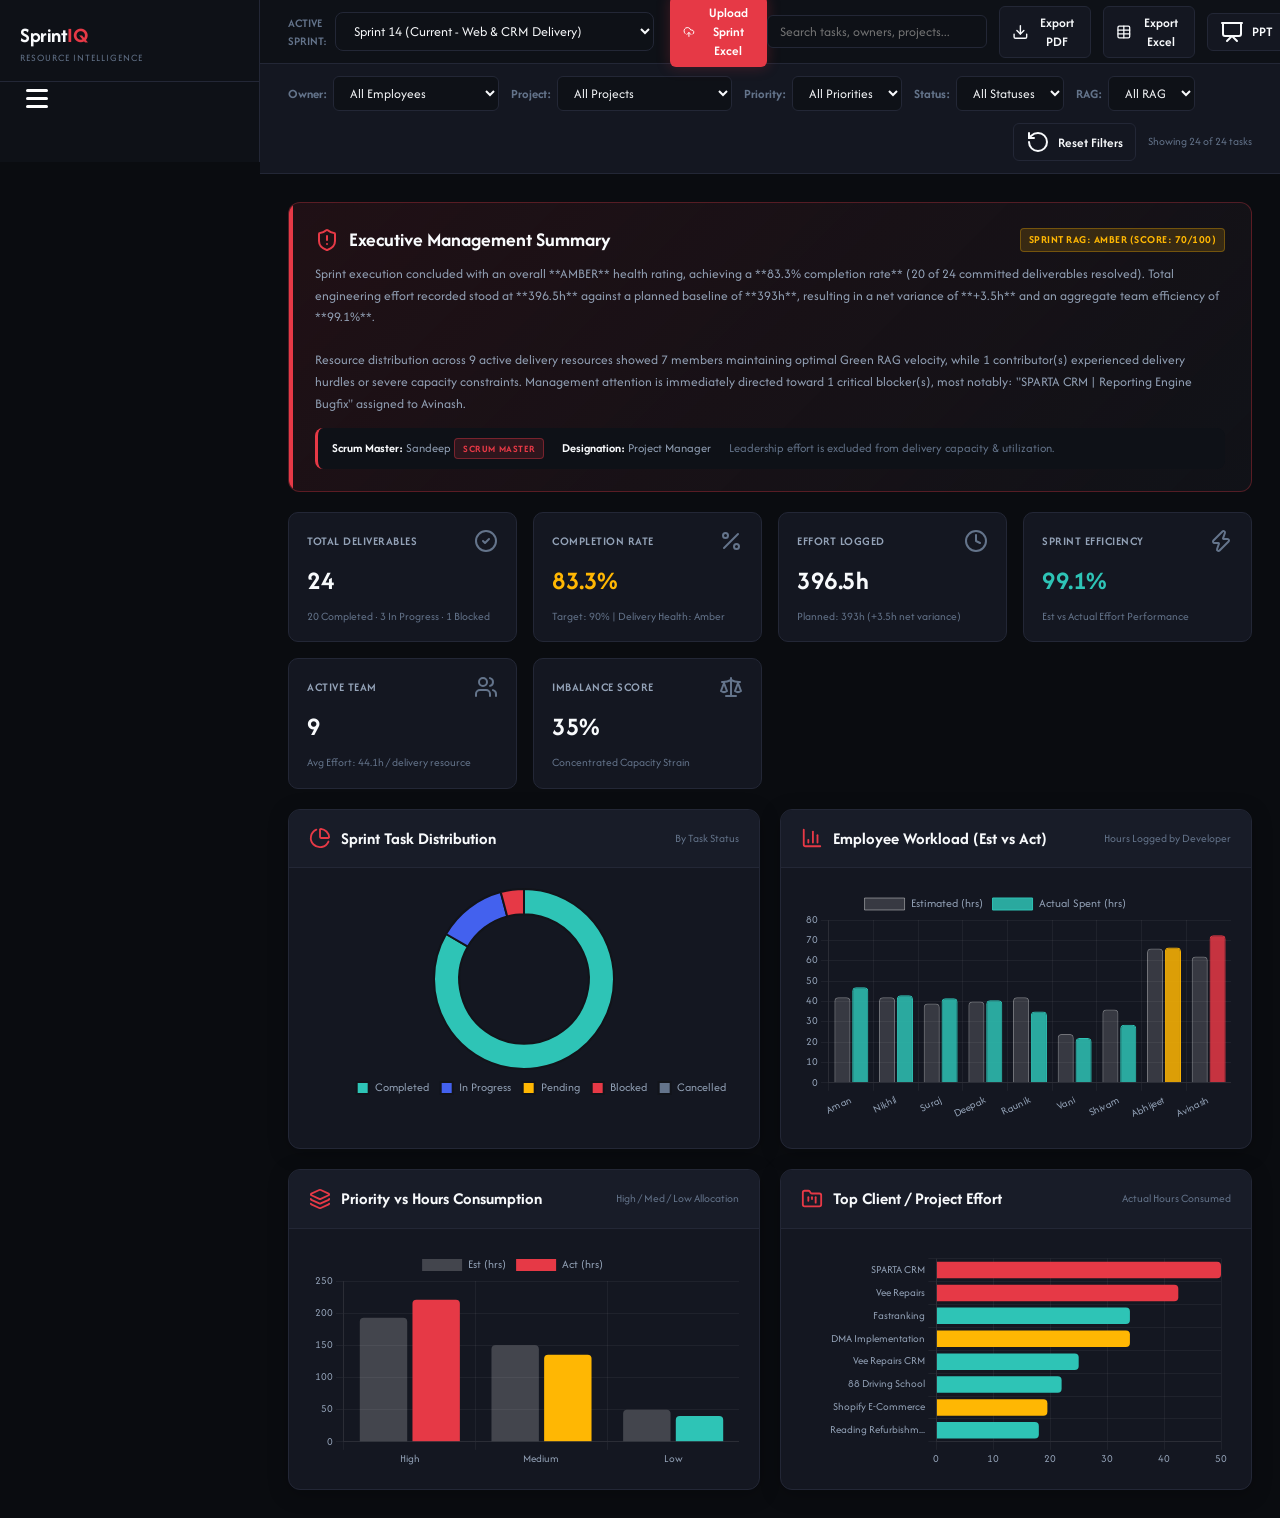
==== commit e027208a: "Update invoice analysis dashboard for latest preview Generated with [Devin](https://devin.ai)  Co-Au" ====
--- a/dashboard/index.html
+++ b/dashboard/index.html
@@ -48,6 +48,9 @@
         <a class="nav-link" data-view="view-sprint-analysis">
           <i data-lucide="trending-up"></i> Sprint Analysis
         </a>
+        <a class="nav-link" data-view="view-team">
+          <i data-lucide="contact"></i> Team &amp; Roles
+        </a>
         <a class="nav-link" data-view="view-employee-rag">
           <i data-lucide="users"></i> Employee RAG
         </a>
@@ -192,6 +195,7 @@
               <p id="overview-executive-text" style="font-size: 13.5px; color: var(--text-secondary); line-height: 1.6; white-space: pre-line;">
                 Loading executive intelligence summary...
               </p>
+              <div id="overview-leadership-strip" class="leadership-strip" style="margin-top: 14px;"></div>
             </div>
           </div>
 
@@ -353,14 +357,89 @@
           </div>
         </div>
 
+        <!-- ================= VIEW 2B: TEAM / RESOURCES & ROLES ================= -->
+        <div id="view-team" class="view-panel" style="display: none;">
+
+          <div style="margin-bottom: 16px;">
+            <h2 style="font-size: 18px; font-weight: 800; color: var(--text-primary);">Team, Designations &amp; Sprint Roles</h2>
+            <p style="font-size: 12.5px; color: var(--text-secondary);">
+              Delivery resources drive all capacity, utilization and performance calculations. Sprint leadership is tracked separately as management / non-billable effort.
+            </p>
+          </div>
+
+          <div class="kpi-grid" style="margin-bottom: 20px;">
+            <div class="kpi-card">
+              <span class="kpi-label">Delivery Resources</span>
+              <div class="kpi-value" id="team-delivery-count">9</div>
+              <div class="kpi-subtext">Counted in capacity &amp; utilization</div>
+            </div>
+            <div class="kpi-card">
+              <span class="kpi-label">Sprint Leadership</span>
+              <div class="kpi-value" id="team-leadership-count">1</div>
+              <div class="kpi-subtext" id="team-leadership-subtext">Excluded from capacity</div>
+            </div>
+            <div class="kpi-card">
+              <span class="kpi-label">Scrum Master</span>
+              <div class="kpi-value" id="team-scrum-master-name" style="font-size: 22px;">—</div>
+              <div class="kpi-subtext" id="team-scrum-master-designation">Designation: —</div>
+            </div>
+            <div class="kpi-card">
+              <span class="kpi-label">Excluded Effort</span>
+              <div class="kpi-value" id="team-excluded-hours">0h</div>
+              <div class="kpi-subtext" id="team-excluded-tasks">0 leadership activities logged</div>
+            </div>
+          </div>
+
+          <div class="grid-2">
+            <div class="card">
+              <div class="card-header">
+                <div class="card-title"><i data-lucide="users"></i> Delivery Team</div>
+                <span style="font-size: 11.5px; color: var(--text-muted);">is_delivery_resource = true</span>
+              </div>
+              <div class="card-body" id="team-delivery-list" style="display: flex; flex-direction: column; gap: 10px;"></div>
+            </div>
+
+            <div class="card" style="border-left: 3px solid var(--accent-red);">
+              <div class="card-header">
+                <div class="card-title"><i data-lucide="crown"></i> Sprint Leadership</div>
+                <span style="font-size: 11.5px; color: var(--text-muted);">is_delivery_resource = false</span>
+              </div>
+              <div class="card-body" id="team-leadership-list" style="display: flex; flex-direction: column; gap: 10px;"></div>
+            </div>
+          </div>
+
+          <div class="card" style="margin-top: 20px;">
+            <div class="card-header">
+              <div class="card-title"><i data-lucide="table"></i> Role &amp; Designation Register</div>
+            </div>
+            <div class="card-body data-table-wrapper">
+              <table class="data-table" id="team-roster-table">
+                <thead>
+                  <tr>
+                    <th>Employee</th>
+                    <th>Designation</th>
+                    <th>Sprint Role</th>
+                    <th>Resource Type</th>
+                    <th>Delivery Resource</th>
+                    <th>Scrum Master</th>
+                  </tr>
+                </thead>
+                <tbody></tbody>
+              </table>
+            </div>
+          </div>
+
+        </div>
+
         <!-- ================= VIEW 3: EMPLOYEE RAG ================= -->
         <div id="view-employee-rag" class="view-panel" style="display: none;">
           
           <div style="display: flex; align-items: center; justify-content: space-between; margin-bottom: 16px;">
             <div>
-              <h2 style="font-size: 18px; font-weight: 800; color: var(--text-primary);">Employee Performance &amp; RAG Intelligence</h2>
+              <h2 style="font-size: 18px; font-weight: 800; color: var(--text-primary);">Delivery Team Performance &amp; RAG Intelligence</h2>
               <p style="font-size: 12.5px; color: var(--text-secondary);">
                 Transparent multi-dimensional evaluation (Delivery, Effort, Priority, Workload, Risk) calibrated without unfair raw-hour bias.
+                Scored for delivery resources only &mdash; sprint leadership appears under Team &amp; Roles.
               </p>
             </div>
             <div style="display: flex; gap: 8px;">
@@ -383,6 +462,7 @@
                 <thead>
                   <tr>
                     <th>Employee</th>
+                    <th>Designation</th>
                     <th>RAG</th>
                     <th>Score</th>
                     <th>Assigned</th>
@@ -407,6 +487,8 @@
         <!-- ================= VIEW 4: WORKLOAD & CAPACITY ================= -->
         <div id="view-workload" class="view-panel" style="display: none;">
           
+          <div id="workload-scope-note" class="leadership-strip" style="margin-bottom: 16px;"></div>
+
           <div class="kpi-grid" style="margin-bottom: 20px;">
             <div class="kpi-card">
               <span class="kpi-label">Team Total Logged</span>
@@ -584,15 +666,23 @@
             </div>
             <div class="card-body" style="display: flex; flex-direction: column; gap: 20px;">
               
-              <!-- Section 1: Executive Summary -->
+              <!-- Section 1: Sprint Leadership -->
+              <div class="retro-box" style="border-top: 3px solid var(--accent-red);">
+                <h3 style="font-size: 15px; font-weight: 700; color: var(--text-primary); display: flex; align-items: center; gap: 8px;">
+                  <i data-lucide="crown" style="color: var(--accent-red);"></i> 1. Sprint Leadership
+                </h3>
+                <div id="retro-leadership-box" class="leadership-strip"></div>
+              </div>
+
+              <!-- Section 2: Executive Summary -->
               <div class="retro-box">
                 <h3 style="font-size: 15px; font-weight: 700; color: var(--text-primary); display: flex; align-items: center; gap: 8px;">
-                  <i data-lucide="file-text" style="color: var(--accent-red);"></i> 1. Executive Summary
+                  <i data-lucide="file-text" style="color: var(--accent-red);"></i> 2. Delivery Team Performance &amp; Executive Summary
                 </h3>
                 <p id="retro-summary-text" style="font-size: 13.5px; color: var(--text-secondary); line-height: 1.6; white-space: pre-line;"></p>
               </div>
 
-              <!-- Section 2: What Went Well & What Didn't -->
+              <!-- Section 3: What Went Well & What Didn't -->
               <div class="grid-2">
                 <div class="retro-box" style="border-top: 3px solid var(--rag-green);">
                   <h3 style="font-size: 14.5px; font-weight: 700; color: var(--rag-green); display: flex; align-items: center; gap: 8px;">
@@ -738,14 +828,15 @@
                 <div style="padding: 10px; background: var(--bg-input); border-radius: 6px;">
                   <strong>Included Sections:</strong>
                   <ul style="margin-top: 6px; padding-left: 20px; line-height: 1.6;">
-                    <li>1. Executive Management Summary &amp; Health Gauge</li>
-                    <li>2. Sprint Key Performance Indicators (KPIs)</li>
-                    <li>3. Employee-Wise RAG &amp; Performance Scores</li>
-                    <li>4. Workload Imbalance &amp; Capacity Distribution</li>
-                    <li>5. Client &amp; Project Resource Consumption</li>
-                    <li>6. Sprint Risk Register &amp; High-Priority Blocker Triage</li>
-                    <li>7. Retrospective: What Went Well &amp; What Did Not</li>
-                    <li>8. Action Items &amp; Next Sprint Recommendations</li>
+                    <li>1. Sprint Leadership (Scrum Master &amp; Designation)</li>
+                    <li>2. Executive Management Summary &amp; Health Gauge</li>
+                    <li>3. Sprint Key Performance Indicators (KPIs)</li>
+                    <li>4. Delivery Team Performance &amp; RAG Scores</li>
+                    <li>5. Workload Imbalance &amp; Capacity Distribution</li>
+                    <li>6. Client &amp; Project Resource Consumption</li>
+                    <li>7. Sprint Risk Register &amp; High-Priority Blocker Triage</li>
+                    <li>8. Retrospective: What Went Well &amp; What Did Not</li>
+                    <li>9. Action Items &amp; Next Sprint Recommendations</li>
                   </ul>
                 </div>
               </div>
@@ -830,7 +921,7 @@
     <div class="modal-box" style="max-width: 750px;">
       <div class="modal-header">
         <div class="modal-title" style="display: flex; align-items: center; gap: 8px;">
-          <i data-lucide="upload-cloud" style="color: var(--accent-red);"></i> Import Sprint Excel / CSV
+          <i data-lucide="upload-cloud" style="color: var(--accent-red);"></i> Import Sprint Excel / CSV / Google Sheets
         </div>
         <button class="modal-close" id="modal-upload-close">&times;</button>
       </div>
@@ -839,11 +930,44 @@
         <!-- Dropzone -->
         <div class="dropzone" id="upload-dropzone">
           <i data-lucide="file-spreadsheet" class="dropzone-icon"></i>
-          <div>
+          <div id="dropzone-labels">
             <strong style="font-size: 15px; color: var(--text-primary);">Drag &amp; Drop Sprint File (.xlsx, .xls, .csv)</strong>
             <p style="font-size: 12.5px; color: var(--text-muted); margin-top: 4px;">or click to browse from your computer</p>
           </div>
+          <div id="selected-file-name" class="selected-file-name" style="display: none;"></div>
           <input type="file" id="upload-file-input" accept=".xlsx,.xls,.csv" style="display: none;">
+          <button type="button" class="btn btn-link btn-sm" id="btn-clear-file" style="display: none;">Clear</button>
+        </div>
+
+        <!-- OR separator -->
+        <div class="or-separator"><span>OR</span></div>
+
+        <!-- Google Sheet URL -->
+        <div class="g sheet-input-section" id="gsheet-input-section">
+          <div style="display: flex; align-items: center; gap: 8px; margin-bottom: 8px;">
+            <i data-lucide="link" style="color: var(--accent-red);"></i>
+            <strong style="font-size: 13.5px; color: var(--text-primary);">Enter Google Sheet Link</strong>
+          </div>
+          <input type="text" id="gsheet-url-input" class="filter-input" placeholder="https://docs.google.com/spreadsheets/d/..." style="width: 100%;">
+          <p class="gsheet-hint">Make sure the Google Sheet is shared with &quot;Anyone with the link can view&quot;.</p>
+          <div id="gsheet-error" class="gsheet-message gsheet-error" style="display: none;"></div>
+        </div>
+
+        <!-- Sheet selection (for multi-tab spreadsheets) -->
+        <div id="gsheet-sheet-selection" class="gsheet-sheet-selection" style="display: none;">
+          <div style="font-size: 13.5px; font-weight: 700; color: var(--text-primary); margin-bottom: 8px;">Select Sprint Sheet</div>
+          <div id="gsheet-sheet-options" class="gsheet-sheet-options"></div>
+        </div>
+
+        <!-- Loading state -->
+        <div id="upload-loading" class="upload-loading" style="display: none;">
+          <i data-lucide="loader-2" class="spin-icon"></i>
+          <span id="upload-loading-text">Fetching Google Sheet...</span>
+        </div>
+
+        <!-- Source indicator -->
+        <div id="upload-source-indicator" class="upload-source-indicator" style="display: none;">
+          <span id="upload-source-text">Using local file</span>
         </div>
 
         <!-- Detected Mapping & Configuration (Hidden until file selected) -->
@@ -880,7 +1004,13 @@
             </div>
           </div>
 
-          <!-- Validation Feedback Box -->
+          <!-- Import Preview -->
+        <div id="gsheet-preview" class="gsheet-preview" style="display: none;">
+          <div class="gsheet-preview-title"><i data-lucide="check-circle" style="color: var(--rag-green);"></i> Google Sheet Connected</div>
+          <div id="gsheet-preview-body" class="gsheet-preview-body"></div>
+        </div>
+
+        <!-- Validation Feedback Box -->
           <div id="upload-validation-box" style="padding: 12px 14px; background: var(--bg-input); border-radius: 8px; font-size: 12.5px; color: var(--text-secondary);">
             Checking data integrity...
           </div>
@@ -977,6 +1107,8 @@
 
   <!-- Application Logic Scripts -->
   <script src="js/config.js"></script>
+  <script src="js/team.js"></script>
+  <script src="js/gsheet_import.js"></script>
   <script src="js/sample_data.js"></script>
   <script src="js/parser.js"></script>
   <script src="js/analytics.js"></script>
--- a/dashboard/css/theme.css
+++ b/dashboard/css/theme.css
@@ -387,6 +387,19 @@
   color: var(--accent-red);
 }
 
+.btn-link {
+  background: transparent;
+  color: var(--text-muted);
+  border: none;
+  padding: 0;
+  font-size: 12px;
+  text-decoration: underline;
+}
+
+.btn-link:hover {
+  color: var(--accent-red);
+}
+
 .btn-outline:hover {
   background: var(--accent-red-bg);
 }
@@ -813,6 +826,72 @@
   border-left: 3px solid var(--border-highlight);
 }
 
+/* Designation & Sprint Role Badges */
+.role-badge {
+  display: inline-block;
+  font-size: 10px;
+  font-weight: 700;
+  letter-spacing: 0.6px;
+  text-transform: uppercase;
+  padding: 2px 8px;
+  border-radius: 4px;
+  color: var(--text-secondary);
+  background: rgba(255, 255, 255, 0.06);
+  border: 1px solid var(--border-subtle);
+  white-space: nowrap;
+}
+
+.role-badge-leadership {
+  color: var(--accent-red);
+  background: rgba(230, 57, 70, 0.15);
+  border-color: rgba(230, 57, 70, 0.4);
+}
+
+.team-role-row {
+  display: flex;
+  align-items: center;
+  justify-content: space-between;
+  gap: 12px;
+  padding: 10px 12px;
+  border-radius: 8px;
+  background: var(--bg-input);
+  border-left: 3px solid var(--border-highlight);
+}
+
+.team-role-row.is-leadership {
+  border-left-color: var(--accent-red);
+}
+
+.team-role-name {
+  font-size: 14px;
+  font-weight: 700;
+  color: var(--text-primary);
+}
+
+.team-role-meta {
+  font-size: 11.5px;
+  color: var(--text-muted);
+  margin-top: 2px;
+}
+
+/* Sprint Leadership Strip (overview / workload / retrospective) */
+.leadership-strip {
+  display: flex;
+  flex-wrap: wrap;
+  align-items: center;
+  gap: 10px 18px;
+  padding: 10px 14px;
+  border-radius: 8px;
+  background: var(--bg-input);
+  border-left: 3px solid var(--accent-red);
+  font-size: 12.5px;
+  color: var(--text-secondary);
+}
+
+.leadership-strip strong {
+  color: var(--text-primary);
+}
+
 /* Retrospective Sections */
 .retro-box {
   background: var(--bg-card);
@@ -954,6 +1033,183 @@
   width: 48px;
   height: 48px;
   color: var(--accent-red);
+}
+
+.selected-file-name {
+  font-size: 13.5px;
+  color: var(--rag-green);
+  font-weight: 700;
+  display: flex;
+  align-items: center;
+  gap: 8px;
+}
+
+.or-separator {
+  display: flex;
+  align-items: center;
+  text-align: center;
+  color: var(--text-muted);
+  font-size: 12px;
+  font-weight: 700;
+  letter-spacing: 1.5px;
+  text-transform: uppercase;
+}
+
+.or-separator::before,
+.or-separator::after {
+  content: '';
+  flex: 1;
+  height: 1px;
+  background: var(--border-subtle);
+}
+
+.or-separator span {
+  padding: 0 14px;
+}
+
+.gsheet-input-section {
+  display: flex;
+  flex-direction: column;
+  gap: 8px;
+}
+
+.gsheet-hint {
+  font-size: 12px;
+  color: var(--text-muted);
+  margin: 0;
+}
+
+.gsheet-message {
+  font-size: 12.5px;
+  padding: 10px 12px;
+  border-radius: 6px;
+  display: none;
+}
+
+.gsheet-error {
+  background: rgba(230, 57, 70, 0.12);
+  border: 1px solid rgba(230, 57, 70, 0.45);
+  color: var(--accent-red);
+}
+
+.gsheet-success {
+  background: rgba(46, 196, 182, 0.12);
+  border: 1px solid rgba(46, 196, 182, 0.45);
+  color: var(--rag-green);
+}
+
+.gsheet-sheet-selection {
+  background: var(--bg-input);
+  border: 1px solid var(--border-subtle);
+  border-radius: 8px;
+  padding: 14px;
+}
+
+.gsheet-sheet-options {
+  display: flex;
+  flex-direction: column;
+  gap: 8px;
+}
+
+.gsheet-sheet-option {
+  display: flex;
+  align-items: center;
+  gap: 10px;
+  padding: 8px 10px;
+  border-radius: 6px;
+  background: var(--bg-card);
+  cursor: pointer;
+  font-size: 13.5px;
+  color: var(--text-primary);
+  border: 1px solid transparent;
+}
+
+.gsheet-sheet-option:hover {
+  border-color: var(--accent-red);
+}
+
+.gsheet-sheet-option input[type="radio"] {
+  accent-color: var(--accent-red);
+}
+
+.upload-loading {
+  display: flex;
+  align-items: center;
+  justify-content: center;
+  gap: 10px;
+  padding: 14px;
+  background: var(--bg-input);
+  border-radius: 8px;
+  font-size: 13.5px;
+  color: var(--text-secondary);
+}
+
+.spin-icon {
+  color: var(--accent-red);
+  animation: spin 1s linear infinite;
+}
+
+@keyframes spin {
+  from { transform: rotate(0deg); }
+  to { transform: rotate(360deg); }
+}
+
+/* Google Sheet import preview */
+.gsheet-preview {
+  background: var(--bg-input);
+  border: 1px solid var(--border-subtle);
+  border-left: 3px solid var(--rag-green);
+  border-radius: 8px;
+  padding: 16px;
+  display: flex;
+  flex-direction: column;
+  gap: 12px;
+}
+
+.gsheet-preview-title {
+  display: flex;
+  align-items: center;
+  gap: 8px;
+  font-size: 14.5px;
+  font-weight: 700;
+  color: var(--text-primary);
+}
+
+.gsheet-preview-body {
+  display: grid;
+  grid-template-columns: repeat(auto-fit, minmax(200px, 1fr));
+  gap: 8px 20px;
+}
+
+.gsheet-preview-row {
+  display: flex;
+  justify-content: space-between;
+  font-size: 12.5px;
+  padding: 6px 0;
+  border-bottom: 1px solid var(--border-subtle);
+}
+
+.gsheet-preview-key {
+  color: var(--text-muted);
+}
+
+.gsheet-preview-value {
+  font-weight: 700;
+  color: var(--text-primary);
+  text-align: right;
+}
+
+.upload-source-indicator {
+  display: flex;
+  align-items: center;
+  justify-content: center;
+  padding: 8px 12px;
+  border-radius: 6px;
+  background: var(--bg-input);
+  border: 1px solid var(--border-subtle);
+  font-size: 12px;
+  color: var(--text-muted);
+  font-weight: 600;
 }
 
 /* Toast Notifications */
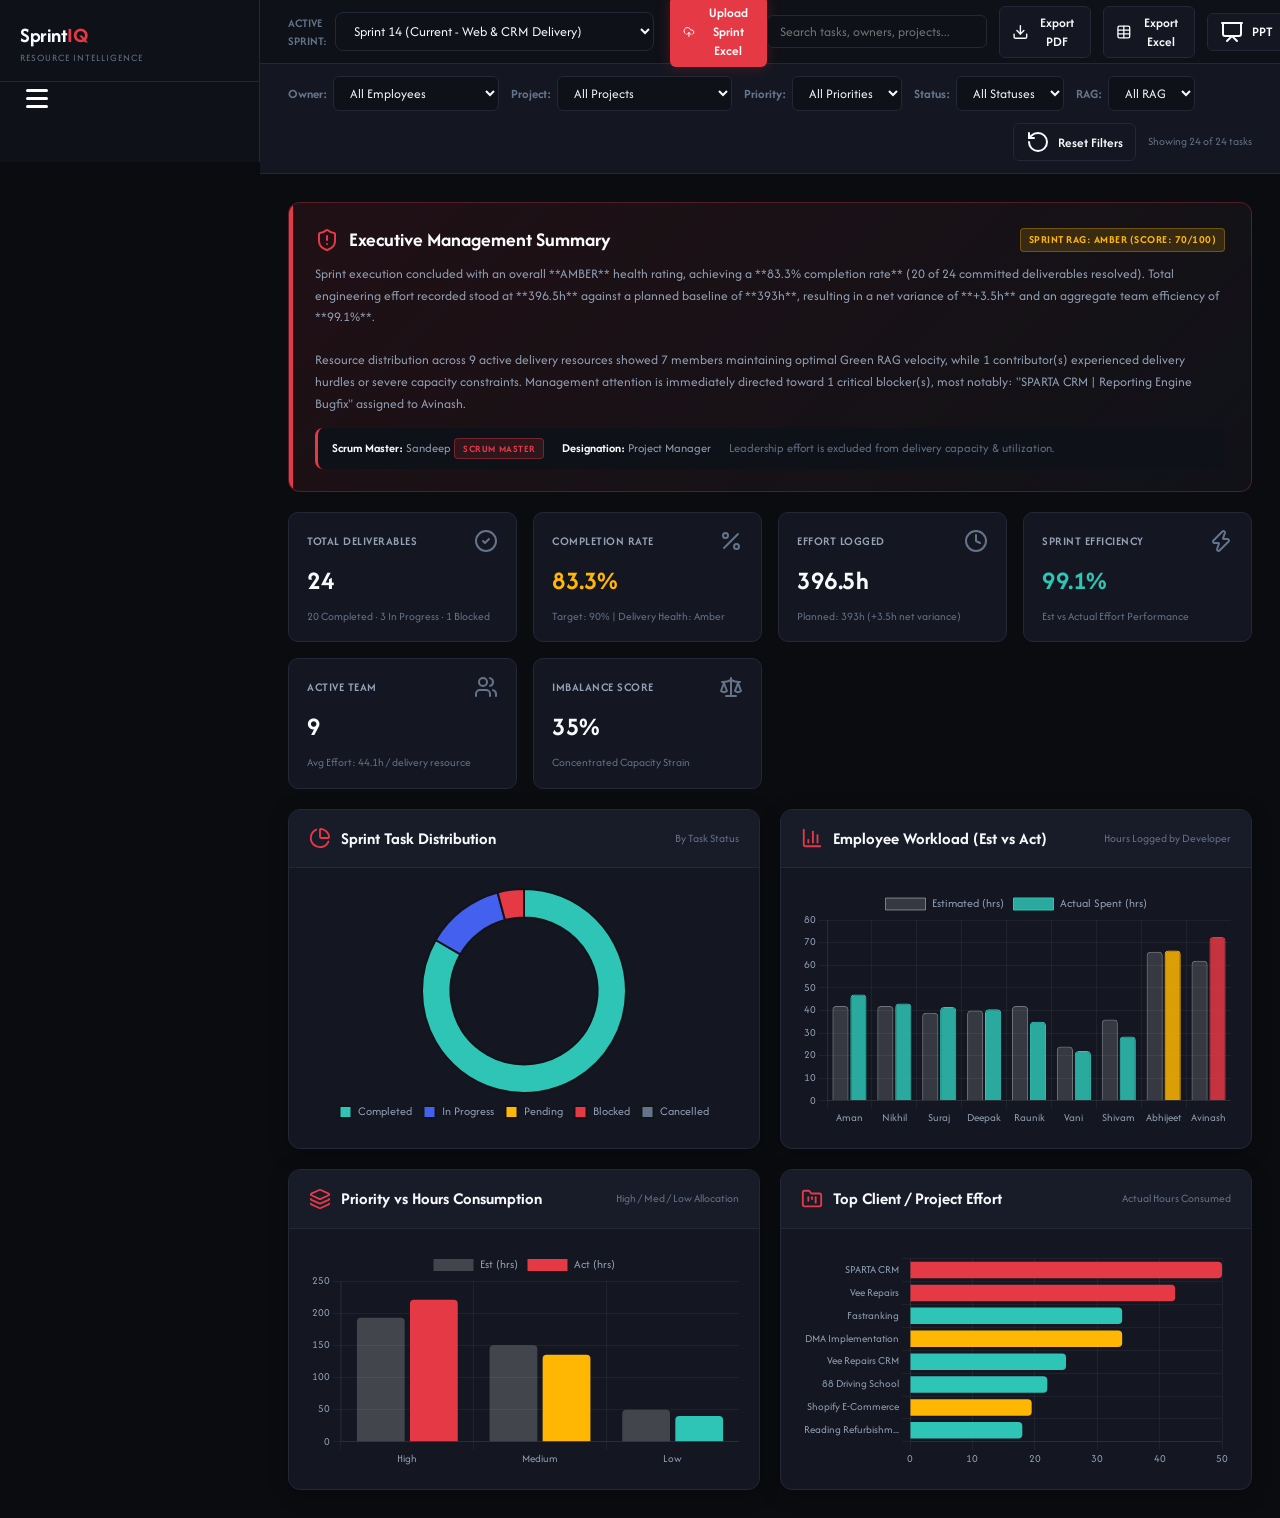
==== commit a72eb53c: "Add 2s page loader to all modules Generated with [Devin](https://devin.ai)  Co-Authored-By: Devin <1" ====
--- a/dashboard/index.html
+++ b/dashboard/index.html
@@ -21,6 +21,11 @@
   <script src="vendor/lucide.min.js"></script>
 </head>
 <body>
+
+  <!-- PAGE LOADER -->
+  <div id="page-loader" class="page-loader">
+    <img src="assets/loading.gif" alt="LOADING" class="page-loader-img">
+  </div>
 
   <div class="app-container">
     
--- a/dashboard/css/theme.css
+++ b/dashboard/css/theme.css
@@ -1466,3 +1466,28 @@
     max-height: 95vh;
   }
 }
+
+/* Page Loader */
+.page-loader {
+  position: fixed;
+  top: 0;
+  left: 0;
+  width: 100%;
+  height: 100%;
+  background: #A8E6CF;
+  z-index: 10000;
+  display: none;
+  align-items: center;
+  justify-content: center;
+}
+
+.page-loader.active {
+  display: flex;
+}
+
+.page-loader-img {
+  width: 100%;
+  max-width: 360px;
+  height: auto;
+  object-fit: contain;
+}
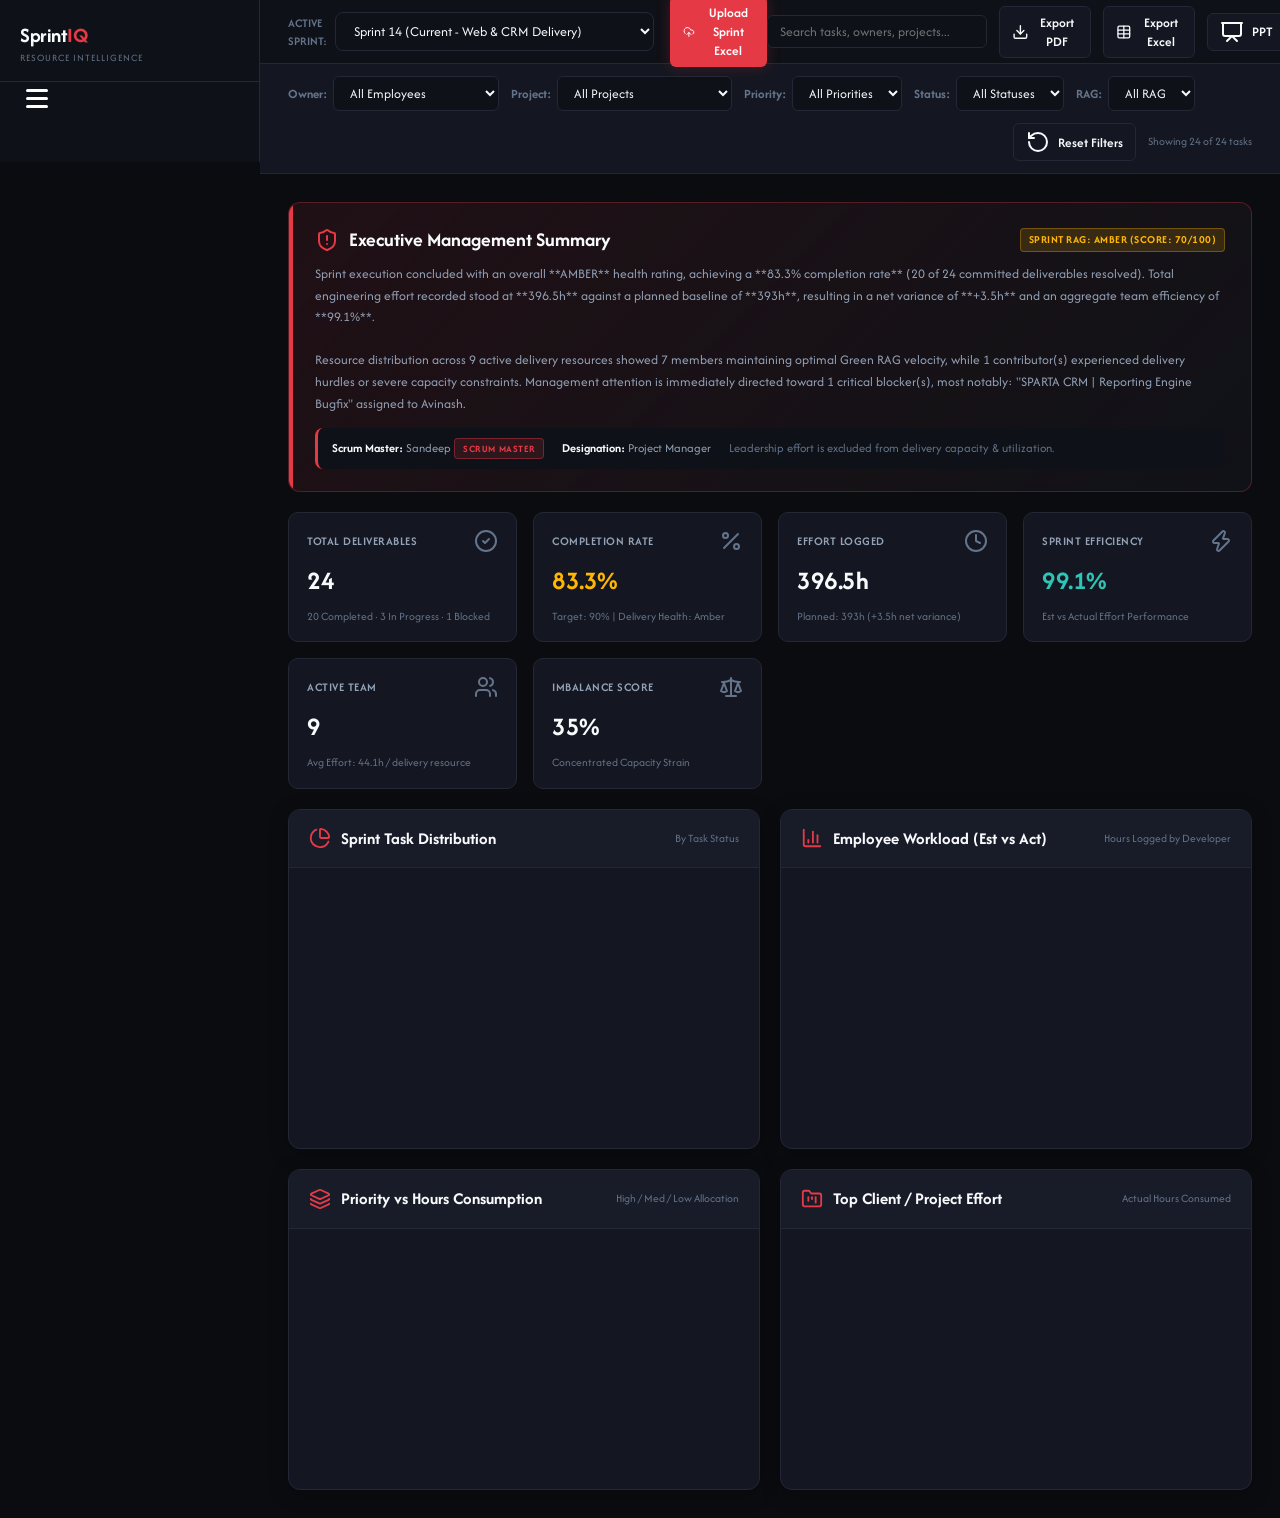
==== commit 05eed9d4: "Replace GIF loader with custom CSS theme loader Generated with [Devin](https://devin.ai)  Co-Authore" ====
--- a/dashboard/index.html
+++ b/dashboard/index.html
@@ -24,7 +24,15 @@
 
   <!-- PAGE LOADER -->
   <div id="page-loader" class="page-loader">
-    <img src="assets/loading.gif" alt="LOADING" class="page-loader-img">
+    <div class="loader-content">
+      <div class="loader-box">
+        <div class="loader-ring"></div>
+        <div class="loader-core">
+          <div class="loader-pulse"></div>
+        </div>
+      </div>
+      <div class="loader-text">LOADING</div>
+    </div>
   </div>
 
   <div class="app-container">
--- a/dashboard/css/theme.css
+++ b/dashboard/css/theme.css
@@ -1474,7 +1474,9 @@
   left: 0;
   width: 100%;
   height: 100%;
-  background: #A8E6CF;
+  background: radial-gradient(circle at center, rgba(230, 57, 70, 0.15) 0%, rgba(18, 20, 26, 0.65) 70%);
+  backdrop-filter: blur(12px);
+  -webkit-backdrop-filter: blur(12px);
   z-index: 10000;
   display: none;
   align-items: center;
@@ -1485,9 +1487,73 @@
   display: flex;
 }
 
-.page-loader-img {
-  width: 100%;
-  max-width: 360px;
-  height: auto;
-  object-fit: contain;
-}
+.loader-content {
+  display: flex;
+  flex-direction: column;
+  align-items: center;
+  justify-content: center;
+}
+
+.loader-box {
+  position: relative;
+  width: 220px;
+  height: 220px;
+  display: flex;
+  align-items: center;
+  justify-content: center;
+}
+
+.loader-ring {
+  position: absolute;
+  inset: 0;
+  border-radius: 50%;
+  background: conic-gradient(from 0deg, var(--accent-red), var(--rag-amber), var(--rag-green), var(--accent-red));
+  animation: loaderSpin 1.8s linear infinite;
+}
+
+.loader-core {
+  position: absolute;
+  width: 160px;
+  height: 160px;
+  border-radius: 50%;
+  background: var(--bg-main);
+  border: 2px solid var(--border-subtle);
+  display: flex;
+  align-items: center;
+  justify-content: center;
+  z-index: 1;
+}
+
+.loader-pulse {
+  width: 22px;
+  height: 22px;
+  border-radius: 50%;
+  background: var(--accent-red);
+  box-shadow: 0 0 24px var(--accent-red);
+  animation: loaderPulse 1s ease-in-out infinite;
+}
+
+.loader-text {
+  margin-top: 28px;
+  font-size: 16px;
+  font-weight: 800;
+  color: var(--text-primary);
+  letter-spacing: 5px;
+  text-transform: uppercase;
+  animation: loaderTextPulse 1.4s ease-in-out infinite;
+}
+
+@keyframes loaderSpin {
+  from { transform: rotate(0deg); }
+  to { transform: rotate(360deg); }
+}
+
+@keyframes loaderPulse {
+  0%, 100% { transform: scale(0.85); opacity: 0.7; }
+  50% { transform: scale(1.15); opacity: 1; }
+}
+
+@keyframes loaderTextPulse {
+  0%, 100% { opacity: 0.5; letter-spacing: 5px; }
+  50% { opacity: 1; letter-spacing: 6px; }
+}
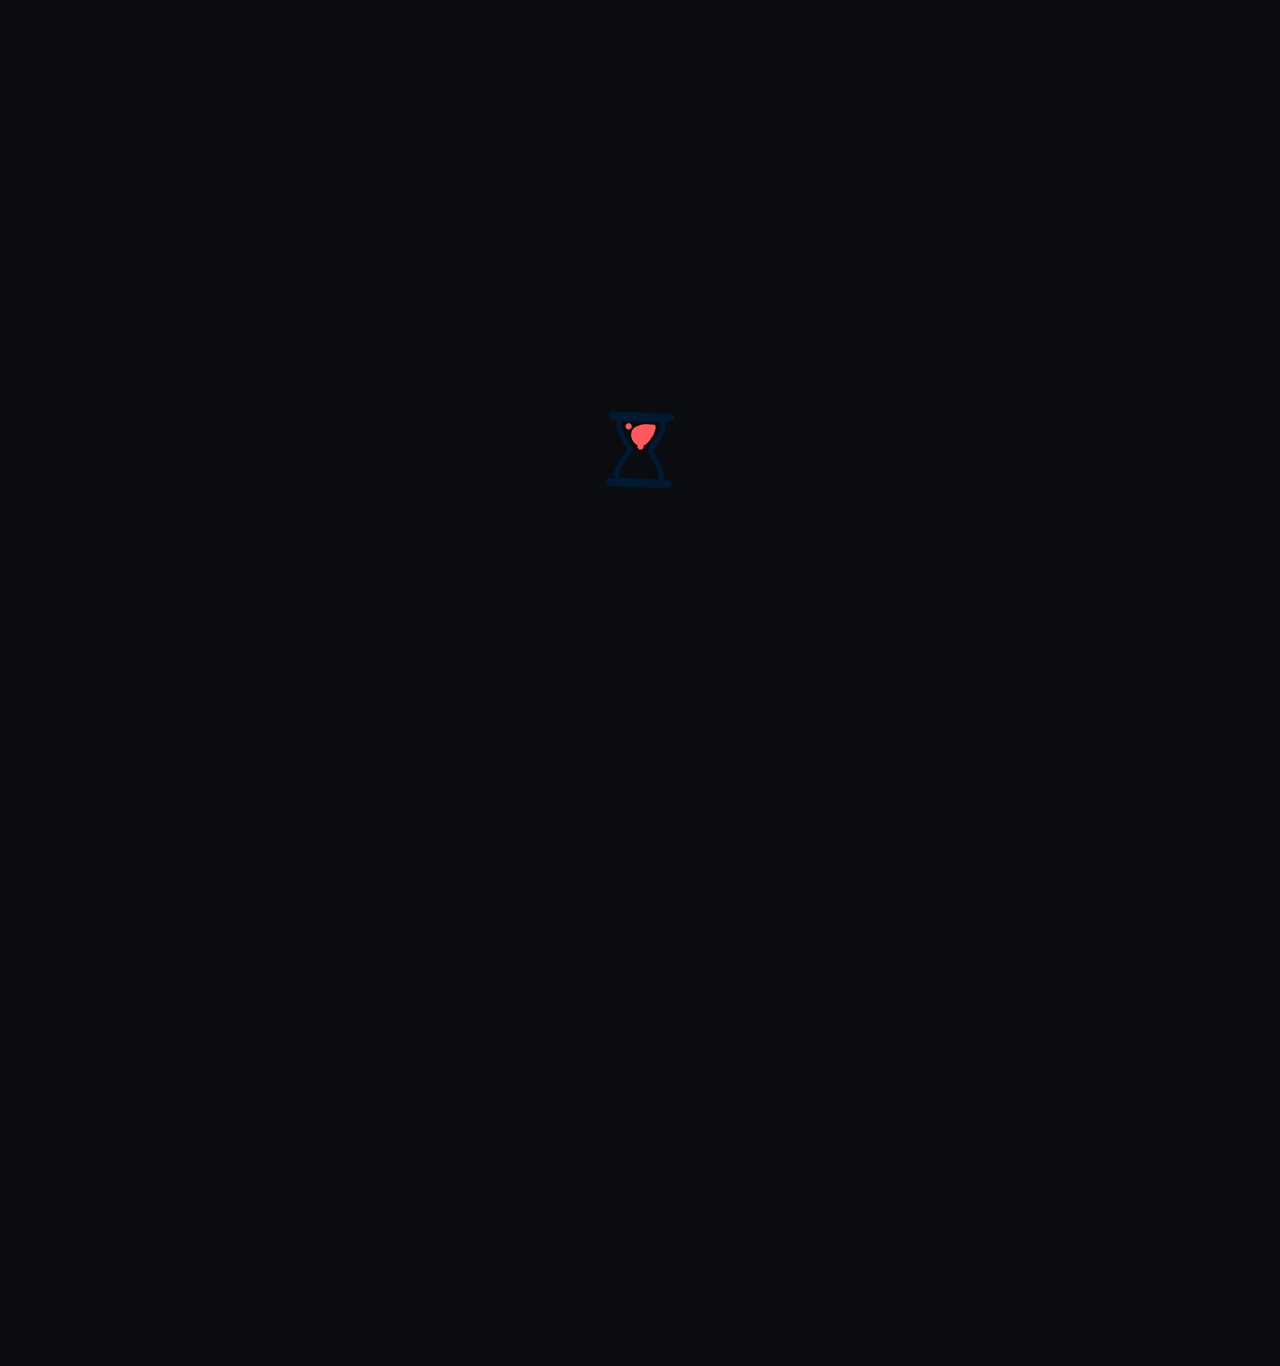
==== commit 3b7ede2d: "Add Lottie page loader with module transitions - Add Lottie animation to the page loader for 3 secon" ====
--- a/dashboard/index.html
+++ b/dashboard/index.html
@@ -19,20 +19,13 @@
   <script src="vendor/jspdf.umd.min.js"></script>
   <script src="vendor/pptxgen.bundle.js"></script>
   <script src="vendor/lucide.min.js"></script>
+  <script src="vendor/lottie.min.js"></script>
 </head>
 <body>
 
-  <!-- PAGE LOADER -->
+  <!-- Page Loader -->
   <div id="page-loader" class="page-loader">
-    <div class="loader-content">
-      <div class="loader-box">
-        <div class="loader-ring"></div>
-        <div class="loader-core">
-          <div class="loader-pulse"></div>
-        </div>
-      </div>
-      <div class="loader-text">LOADING</div>
-    </div>
+    <div id="lottie-loader" class="lottie-loader"></div>
   </div>
 
   <div class="app-container">
--- a/dashboard/css/theme.css
+++ b/dashboard/css/theme.css
@@ -1472,88 +1472,45 @@
   position: fixed;
   top: 0;
   left: 0;
-  width: 100%;
-  height: 100%;
-  background: radial-gradient(circle at center, rgba(230, 57, 70, 0.15) 0%, rgba(18, 20, 26, 0.65) 70%);
-  backdrop-filter: blur(12px);
-  -webkit-backdrop-filter: blur(12px);
-  z-index: 10000;
-  display: none;
+  width: 100vw;
+  height: 100vh;
+  background: var(--bg-main, #0a0c10);
+  display: flex;
   align-items: center;
   justify-content: center;
-}
-
-.page-loader.active {
-  display: flex;
-}
-
-.loader-content {
-  display: flex;
-  flex-direction: column;
-  align-items: center;
-  justify-content: center;
-}
-
-.loader-box {
-  position: relative;
+  z-index: 9999;
+  opacity: 1;
+  transition: opacity 0.6s cubic-bezier(0.4, 0, 0.2, 1);
+  will-change: opacity;
+}
+
+.page-loader.fade-out {
+  opacity: 0;
+  pointer-events: none;
+}
+
+.page-loader.fade-out .lottie-loader {
+  transform: scale(0.92);
+}
+
+.lottie-loader {
   width: 220px;
   height: 220px;
-  display: flex;
-  align-items: center;
-  justify-content: center;
-}
-
-.loader-ring {
-  position: absolute;
-  inset: 0;
-  border-radius: 50%;
-  background: conic-gradient(from 0deg, var(--accent-red), var(--rag-amber), var(--rag-green), var(--accent-red));
-  animation: loaderSpin 1.8s linear infinite;
-}
-
-.loader-core {
-  position: absolute;
-  width: 160px;
-  height: 160px;
-  border-radius: 50%;
-  background: var(--bg-main);
-  border: 2px solid var(--border-subtle);
-  display: flex;
-  align-items: center;
-  justify-content: center;
-  z-index: 1;
-}
-
-.loader-pulse {
-  width: 22px;
-  height: 22px;
-  border-radius: 50%;
-  background: var(--accent-red);
-  box-shadow: 0 0 24px var(--accent-red);
-  animation: loaderPulse 1s ease-in-out infinite;
-}
-
-.loader-text {
-  margin-top: 28px;
-  font-size: 16px;
-  font-weight: 800;
-  color: var(--text-primary);
-  letter-spacing: 5px;
-  text-transform: uppercase;
-  animation: loaderTextPulse 1.4s ease-in-out infinite;
-}
-
-@keyframes loaderSpin {
-  from { transform: rotate(0deg); }
-  to { transform: rotate(360deg); }
-}
-
-@keyframes loaderPulse {
-  0%, 100% { transform: scale(0.85); opacity: 0.7; }
-  50% { transform: scale(1.15); opacity: 1; }
-}
-
-@keyframes loaderTextPulse {
-  0%, 100% { opacity: 0.5; letter-spacing: 5px; }
-  50% { opacity: 1; letter-spacing: 6px; }
-}
+  transform: scale(1);
+  transition: transform 0.6s cubic-bezier(0.4, 0, 0.2, 1);
+  will-change: transform;
+}
+
+.app-container {
+  opacity: 0;
+  transform: translateY(10px);
+  transition: opacity 0.6s cubic-bezier(0.4, 0, 0.2, 1), transform 0.6s cubic-bezier(0.4, 0, 0.2, 1);
+  will-change: opacity, transform;
+}
+
+body.app-loaded .app-container {
+  opacity: 1;
+  transform: translateY(0);
+}
+
+
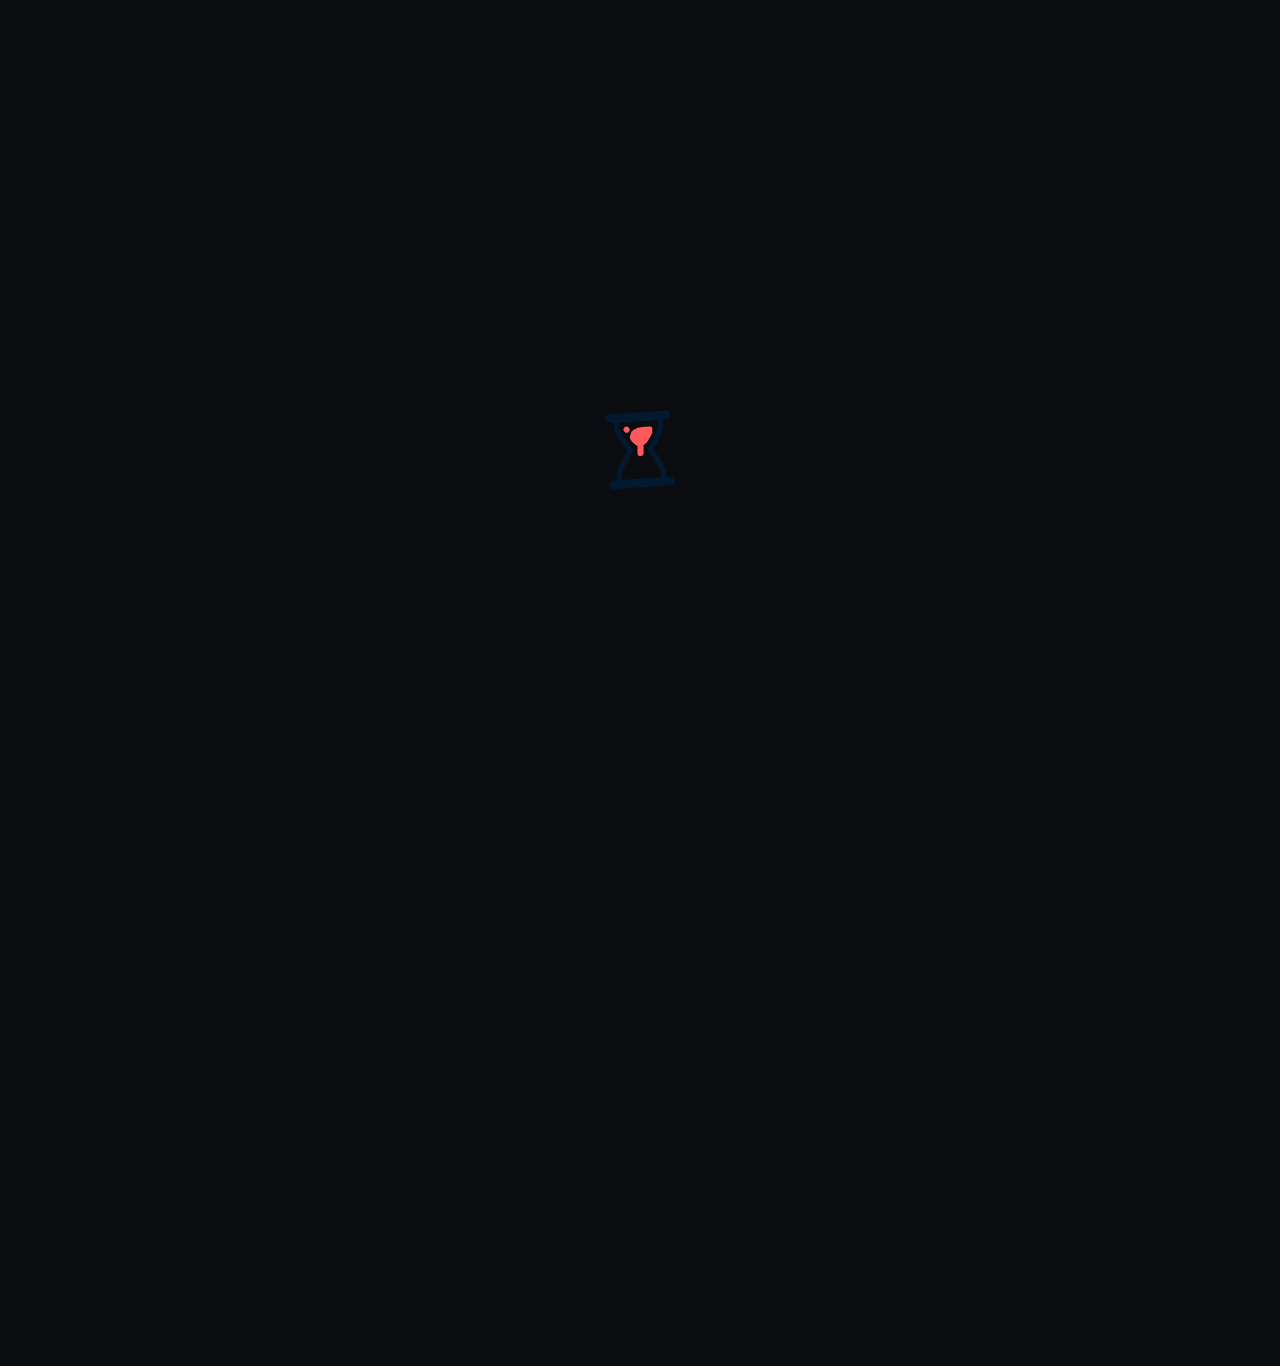
==== commit 15572456: "SprintIQ: validated AI retrospective, always-visible navigation, and color inventory - Remove hambur" ====
--- a/dashboard/index.html
+++ b/dashboard/index.html
@@ -31,19 +31,13 @@
   <div class="app-container">
     
     <!-- LEFT SIDEBAR -->
-    <aside id="app-sidebar" class="sidebar">
+    <aside id="app-sidebar" class="sidebar open">
       <div class="sidebar-brand">
         <div>
           <div class="brand-title">Sprint<span>IQ</span></div>
           <div class="brand-subtitle">Resource Intelligence</div>
         </div>
       </div>
-
-      <button class="sidebar-toggle" id="sidebar-toggle" aria-label="Toggle Navigation">
-        <span class="bar"></span>
-        <span class="bar"></span>
-        <span class="bar"></span>
-      </button>
 
       <nav class="sidebar-nav">
         <div class="nav-section-title">Navigation</div>
--- a/dashboard/css/theme.css
+++ b/dashboard/css/theme.css
@@ -95,46 +95,6 @@
   overflow: hidden;
 }
 
-.sidebar-toggle {
-  position: relative;
-  align-self: flex-start;
-  margin: 0 20px 16px;
-  width: 34px;
-  height: 34px;
-  display: flex;
-  flex-direction: column;
-  justify-content: center;
-  align-items: center;
-  gap: 5px;
-  background: transparent;
-  border: none;
-  cursor: pointer;
-  outline: none;
-  padding: 0;
-}
-
-.sidebar-toggle .bar {
-  display: block;
-  width: 22px;
-  height: 3px;
-  background: #ffffff;
-  border-radius: 2px;
-  transition: transform 0.35s ease, opacity 0.25s ease;
-  transform-origin: center;
-}
-
-.sidebar.open .sidebar-toggle .bar:nth-child(1) {
-  transform: translateY(8px) rotate(45deg);
-}
-
-.sidebar.open .sidebar-toggle .bar:nth-child(2) {
-  opacity: 0;
-}
-
-.sidebar.open .sidebar-toggle .bar:nth-child(3) {
-  transform: translateY(-8px) rotate(-45deg);
-}
-
 .sidebar-brand {
   padding: 20px 20px 16px;
   display: flex;
@@ -186,13 +146,6 @@
   gap: 4px;
   padding: 12px 12px 18px;
   overflow-y: auto;
-  max-height: 0;
-  opacity: 0;
-  pointer-events: none;
-  transition: max-height 0.45s ease, opacity 0.3s ease;
-}
-
-.sidebar.open .sidebar-nav {
   max-height: calc(100vh - 180px);
   opacity: 1;
   pointer-events: auto;
@@ -218,16 +171,9 @@
   font-size: 15.5px;
   font-weight: 600;
   cursor: pointer;
-  opacity: 0.4;
-  transform: translateY(10px);
-  transition: background-color 0.18s ease, color 0.18s ease, opacity 0.3s ease, transform 0.3s ease;
-  transition-delay: 0s, 0s, 0s, 0s;
-}
-
-.sidebar.open .nav-link {
   opacity: 1;
   transform: translateY(0);
-  transition-delay: 0s, 0s, 0s, calc(var(--i, 0) * 45ms);
+  transition: background-color 0.18s ease, color 0.18s ease;
 }
 
 .nav-link:hover {
@@ -249,20 +195,12 @@
 }
 
 .sidebar-footer {
-  border-top: 0 solid var(--border-subtle);
-  padding: 0 16px;
-  background-color: rgba(0, 0, 0, 0.2);
-  max-height: 0;
-  opacity: 0;
-  overflow: hidden;
-  transition: max-height 0.4s ease, opacity 0.3s ease, padding 0.4s ease, border-width 0.4s ease;
-}
-
-.sidebar.open .sidebar-footer {
   border-top: 1px solid var(--border-subtle);
   padding: 16px;
+  background-color: rgba(0, 0, 0, 0.2);
   max-height: 120px;
   opacity: 1;
+  overflow: hidden;
 }
 
 .sprint-badge-pill {
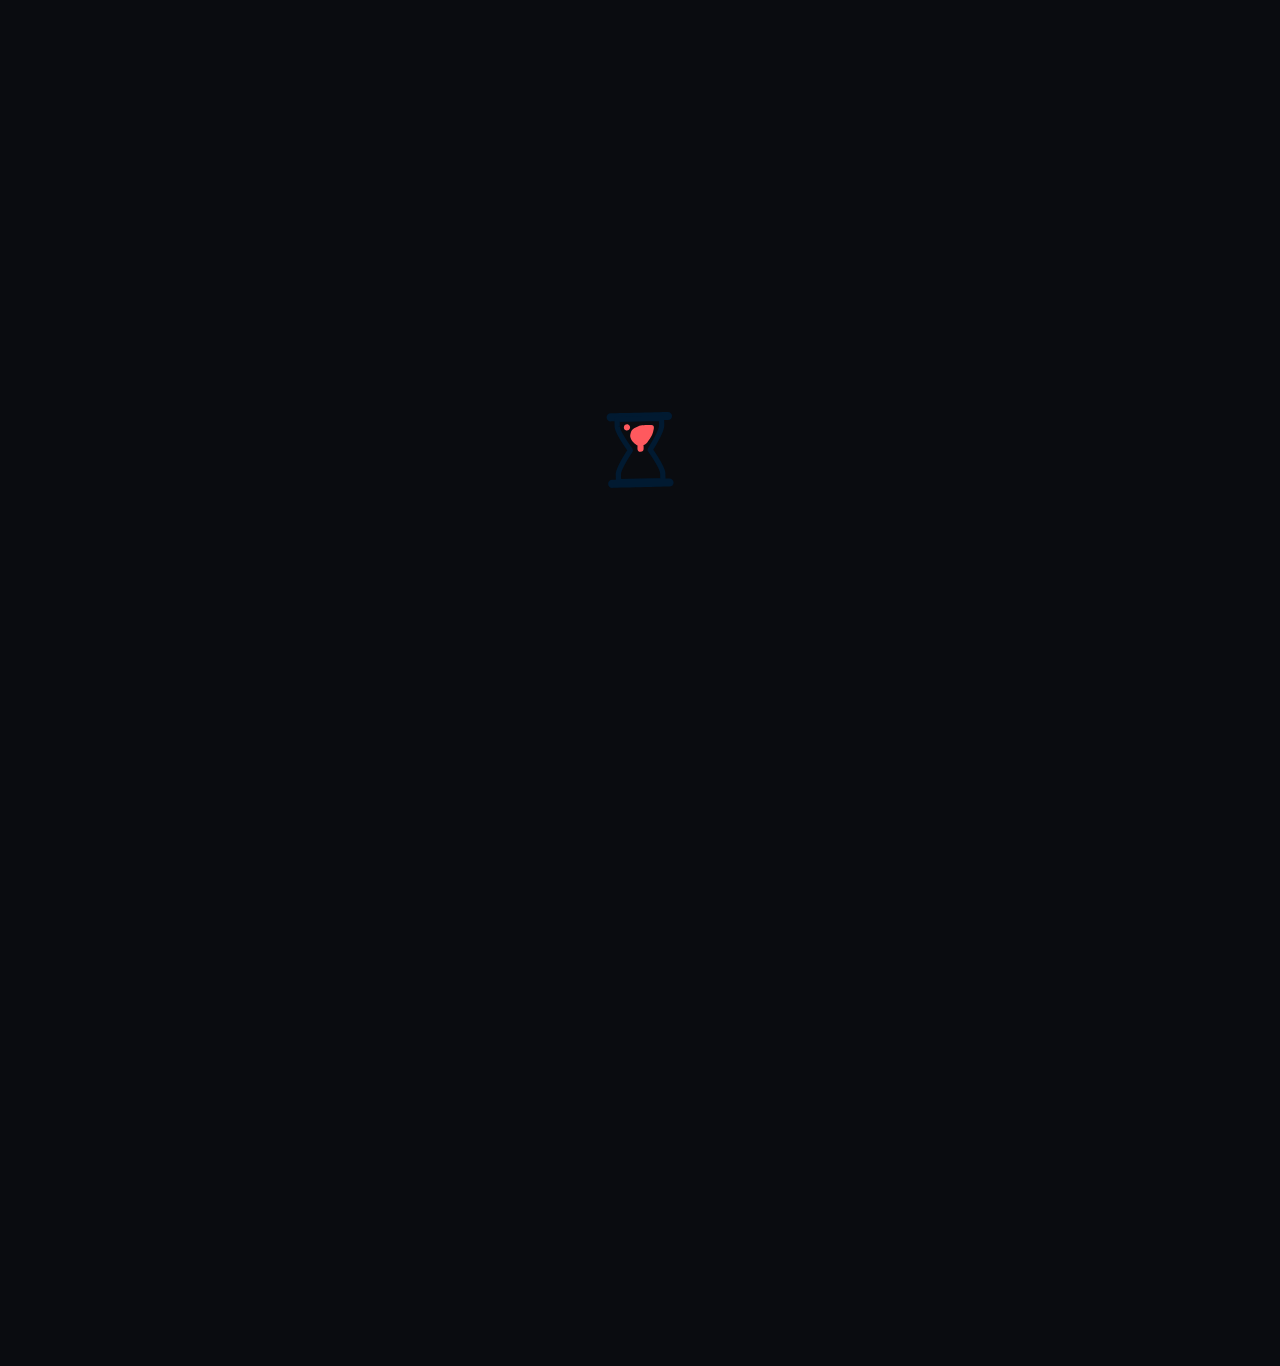
==== commit 6e731eab: "SprintIQ: add mobile responsive off-canvas navigation - Add mobile hamburger toggle button to top na" ====
--- a/dashboard/index.html
+++ b/dashboard/index.html
@@ -31,7 +31,7 @@
   <div class="app-container">
     
     <!-- LEFT SIDEBAR -->
-    <aside id="app-sidebar" class="sidebar open">
+    <aside id="app-sidebar" class="sidebar">
       <div class="sidebar-brand">
         <div>
           <div class="brand-title">Sprint<span>IQ</span></div>
@@ -97,6 +97,9 @@
       <!-- TOP NAVBAR -->
       <header class="top-navbar">
         <div class="top-left-group">
+          <button class="mobile-nav-toggle" id="mobile-nav-toggle" aria-label="Toggle Navigation">
+            <i data-lucide="menu"></i>
+          </button>
           <div class="sprint-select-wrapper">
             <span style="font-size: 12px; color: var(--text-muted); font-weight: 600;">ACTIVE SPRINT:</span>
             <select id="active-sprint-select" class="select-control">
--- a/dashboard/css/theme.css
+++ b/dashboard/css/theme.css
@@ -1405,6 +1405,66 @@
   }
 }
 
+/* Mobile Navigation Toggle & Off-Canvas Sidebar */
+.mobile-nav-toggle {
+  display: none;
+  align-items: center;
+  justify-content: center;
+  width: 40px;
+  height: 40px;
+  background: transparent;
+  border: 1px solid var(--border-subtle);
+  border-radius: 8px;
+  color: var(--text-primary);
+  cursor: pointer;
+  padding: 0;
+  margin-right: 8px;
+}
+
+.mobile-nav-toggle svg {
+  width: 22px;
+  height: 22px;
+}
+
+@media (max-width: 768px) {
+  .mobile-nav-toggle {
+    display: inline-flex;
+  }
+
+  .sidebar {
+    position: fixed;
+    top: 0;
+    left: 0;
+    width: 260px;
+    height: 100vh;
+    max-height: 100vh;
+    min-height: auto;
+    transform: translateX(-100%);
+    transition: transform 0.3s ease;
+    z-index: 110;
+    border-right: 1px solid var(--border-subtle);
+    border-bottom: none;
+    padding: 0;
+    overflow-y: auto;
+  }
+
+  .sidebar.open {
+    transform: translateX(0);
+  }
+
+  .sidebar-brand {
+    padding: 20px;
+  }
+
+  .sidebar.open .sidebar-nav {
+    max-height: calc(100vh - 180px);
+  }
+
+  .main-content {
+    margin-left: 0;
+  }
+}
+
 /* Page Loader */
 .page-loader {
   position: fixed;
